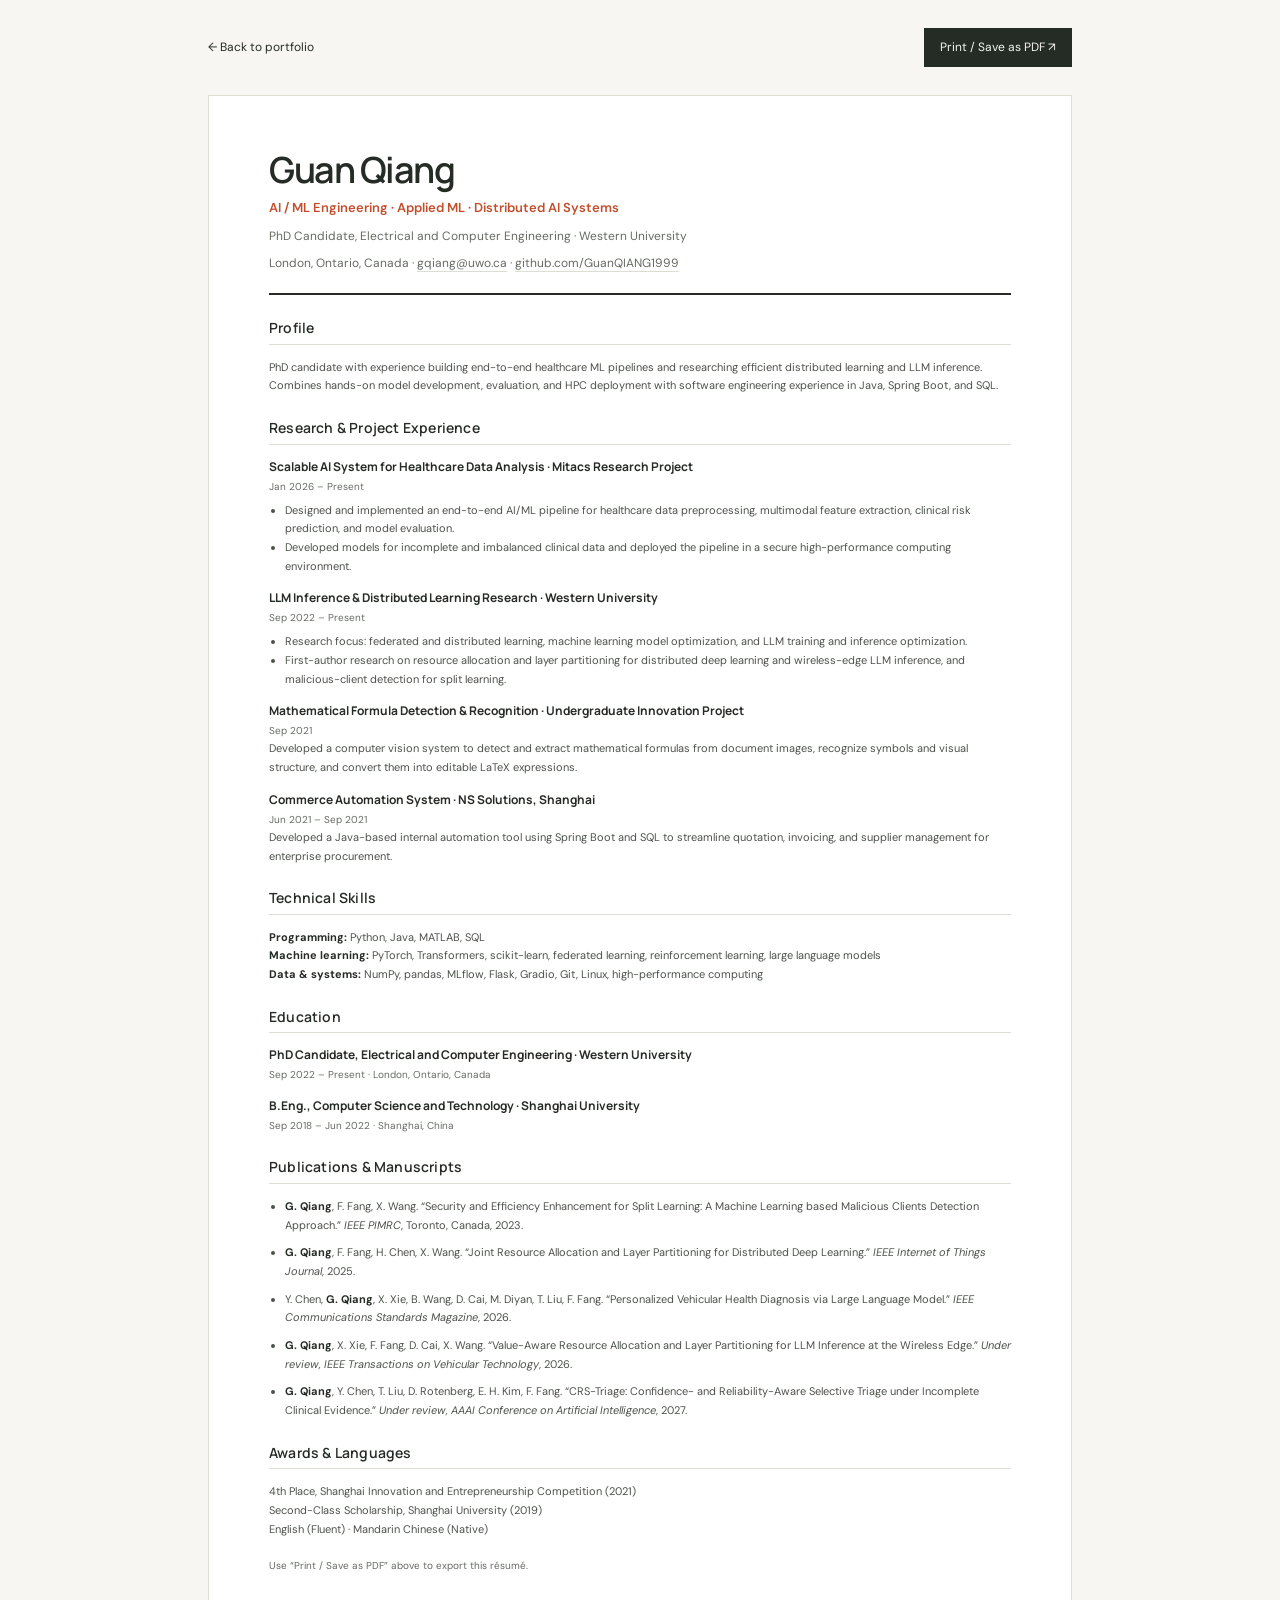
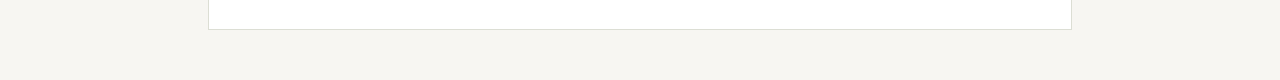
==== resume.html @ 9b99b216 "Build project-focused AI and ML engineering portfolio" ====
<!doctype html>
<html lang="en">
<head>
  <meta charset="utf-8">
  <meta name="viewport" content="width=device-width, initial-scale=1">
  <title>Guan Qiang — Résumé</title>
  <meta name="description" content="Résumé of Guan Qiang, AI/ML engineering candidate and PhD candidate at Western University.">
  <link rel="icon" href="assets/favicon.svg" type="image/svg+xml">
  <link rel="stylesheet" href="styles.css">
  <style>
    .resume-toolbar{max-width:920px;margin:28px auto 0;display:flex;justify-content:space-between;align-items:center;padding-inline:28px;gap:20px}.resume-toolbar button{background:var(--ink);color:var(--paper);padding:10px 16px;font-size:12px}.resume-toolbar>a{font-size:12px}.resume-sheet{max-width:864px;margin:28px auto 50px;background:white;border:1px solid var(--line);padding:55px 60px}.resume-header{border-bottom:2px solid var(--ink);padding-bottom:20px}.resume-header h1{font-size:36px;letter-spacing:-1.5px}.resume-header p{font-size:12px;margin-top:8px;color:var(--muted)}.resume-header a{border-bottom:1px solid var(--line)}.resume-section{margin-top:25px}.resume-section h2{font-size:14px;letter-spacing:.2px;border-bottom:1px solid var(--line);padding-bottom:7px;margin-bottom:13px}.resume-section h3{font-size:12px;letter-spacing:0;font-weight:700;line-height:1.5}.resume-section p,.resume-section li{font-size:11px;line-height:1.7;color:#4c524b}.resume-section ul{padding-left:16px;margin:6px 0}.resume-entry{margin-bottom:14px;break-inside:avoid}.resume-entry time{font-size:10px;color:var(--muted);display:block;margin-top:3px}.resume-section strong{color:var(--ink)}.resume-pubs li{margin-bottom:9px;break-inside:avoid}.resume-header .resume-role{color:var(--accent);font-size:13px;font-weight:600}.resume-note{font-size:10px;color:var(--muted);margin-top:20px}.print-button[hidden]{display:none}@media(max-width:620px){.resume-sheet{margin:20px 15px 35px;padding:30px 24px}.resume-toolbar{padding-inline:20px;margin-top:20px}.resume-header h1{font-size:32px}}@page{size:A4;margin:18mm}@media print{.resume-toolbar,.resume-note{display:none}.resume-sheet{max-width:none;margin:0;padding:0;border:0}.resume-header h1{font-size:27px}.resume-header p{font-size:10px}.resume-section{margin-top:16px}.resume-section h2{font-size:12px;break-after:avoid}.resume-section p,.resume-section li{font-size:9.5px}.resume-entry{margin-bottom:10px}.resume-section h3{font-size:10.5px}.resume-entry time{font-size:9px}a{color:inherit}body{print-color-adjust:exact;-webkit-print-color-adjust:exact}}
  </style>
</head>
<body>
  <div class="resume-toolbar"><a href="index.html">← Back to portfolio</a><button class="print-button" type="button" hidden>Print / Save as PDF ↗</button></div>
  <main class="resume-sheet">
    <header class="resume-header"><h1>Guan Qiang</h1><p class="resume-role">AI / ML Engineering · Applied ML · Distributed AI Systems</p><p>PhD Candidate, Electrical and Computer Engineering · Western University</p><p>London, Ontario, Canada · <a href="mailto:gqiang@uwo.ca">gqiang@uwo.ca</a> · <a href="https://github.com/GuanQIANG1999">github.com/GuanQIANG1999</a></p></header>
    <section class="resume-section"><h2>Profile</h2><p>PhD candidate with experience building end-to-end healthcare ML pipelines and researching efficient distributed learning and LLM inference. Combines hands-on model development, evaluation, and HPC deployment with software engineering experience in Java, Spring Boot, and SQL.</p></section>
    <section class="resume-section"><h2>Research & Project Experience</h2>
      <div class="resume-entry"><h3>Scalable AI System for Healthcare Data Analysis · Mitacs Research Project</h3><time>Jan 2026 – Present</time><ul><li>Designed and implemented an end-to-end AI/ML pipeline for healthcare data preprocessing, multimodal feature extraction, clinical risk prediction, and model evaluation.</li><li>Developed models for incomplete and imbalanced clinical data and deployed the pipeline in a secure high-performance computing environment.</li></ul></div>
      <div class="resume-entry"><h3>LLM Inference & Distributed Learning Research · Western University</h3><time>Sep 2022 – Present</time><ul><li>Research focus: federated and distributed learning, machine learning model optimization, and LLM training and inference optimization.</li><li>First-author research on resource allocation and layer partitioning for distributed deep learning and wireless-edge LLM inference, and malicious-client detection for split learning.</li></ul></div>
      <div class="resume-entry"><h3>Mathematical Formula Detection & Recognition · Undergraduate Innovation Project</h3><time>Sep 2021</time><p>Developed a computer vision system to detect and extract mathematical formulas from document images, recognize symbols and visual structure, and convert them into editable LaTeX expressions.</p></div>
      <div class="resume-entry"><h3>Commerce Automation System · NS Solutions, Shanghai</h3><time>Jun 2021 – Sep 2021</time><p>Developed a Java-based internal automation tool using Spring Boot and SQL to streamline quotation, invoicing, and supplier management for enterprise procurement.</p></div>
    </section>
    <section class="resume-section"><h2>Technical Skills</h2><p><strong>Programming:</strong> Python, Java, MATLAB, SQL</p><p><strong>Machine learning:</strong> PyTorch, Transformers, scikit-learn, federated learning, reinforcement learning, large language models</p><p><strong>Data & systems:</strong> NumPy, pandas, MLflow, Flask, Gradio, Git, Linux, high-performance computing</p></section>
    <section class="resume-section"><h2>Education</h2><div class="resume-entry"><h3>PhD Candidate, Electrical and Computer Engineering · Western University</h3><time>Sep 2022 – Present · London, Ontario, Canada</time></div><div class="resume-entry"><h3>B.Eng., Computer Science and Technology · Shanghai University</h3><time>Sep 2018 – Jun 2022 · Shanghai, China</time></div></section>
    <section class="resume-section"><h2>Publications & Manuscripts</h2><ul class="resume-pubs">
      <li><strong>G. Qiang</strong>, F. Fang, X. Wang. “Security and Efficiency Enhancement for Split Learning: A Machine Learning based Malicious Clients Detection Approach.” <em>IEEE PIMRC</em>, Toronto, Canada, 2023.</li>
      <li><strong>G. Qiang</strong>, F. Fang, H. Chen, X. Wang. “Joint Resource Allocation and Layer Partitioning for Distributed Deep Learning.” <em>IEEE Internet of Things Journal</em>, 2025.</li>
      <li>Y. Chen, <strong>G. Qiang</strong>, X. Xie, B. Wang, D. Cai, M. Diyan, T. Liu, F. Fang. “Personalized Vehicular Health Diagnosis via Large Language Model.” <em>IEEE Communications Standards Magazine</em>, 2026.</li>
      <li><strong>G. Qiang</strong>, X. Xie, F. Fang, D. Cai, X. Wang. “Value-Aware Resource Allocation and Layer Partitioning for LLM Inference at the Wireless Edge.” <em>Under review, IEEE Transactions on Vehicular Technology</em>, 2026.</li>
      <li><strong>G. Qiang</strong>, Y. Chen, T. Liu, D. Rotenberg, E. H. Kim, F. Fang. “CRS-Triage: Confidence- and Reliability-Aware Selective Triage under Incomplete Clinical Evidence.” <em>Under review, AAAI Conference on Artificial Intelligence</em>, 2027.</li>
    </ul></section>
    <section class="resume-section"><h2>Awards & Languages</h2><p>4th Place, Shanghai Innovation and Entrepreneurship Competition (2021)<br>Second-Class Scholarship, Shanghai University (2019)</p><p>English (Fluent) · Mandarin Chinese (Native)</p></section>
    <p class="resume-note">Use “Print / Save as PDF” above to export this résumé.</p>
  </main>
  <script>const printButton=document.querySelector('.print-button');printButton.hidden=false;printButton.addEventListener('click',()=>window.print());</script>
</body>
</html>
---- styles.css ----
@import url('https://fonts.googleapis.com/css2?family=DM+Sans:wght@400;450;500;550;600;650;700&family=Manrope:wght@400;500;600;650;700;750;800&display=swap');

:root{--paper:#f7f6f2;--ink:#252b25;--muted:#656b63;--accent:#c24e2c;--line:#dcded4;--olive:#e8ebdf;--white:#fff;--heading:'Manrope',Arial,sans-serif;--body:'DM Sans',Arial,sans-serif}
*{box-sizing:border-box}
html{scroll-behavior:smooth;scroll-padding-top:100px}
body{margin:0;background:var(--paper);color:var(--ink);font-family:var(--body);font-size:16px;line-height:1.6;-webkit-font-smoothing:antialiased}
::selection{background:#f2c4b3;color:var(--ink)}
a{color:inherit;text-decoration:none}
button{font:inherit;color:inherit;cursor:pointer}
button,a,summary{-webkit-tap-highlight-color:transparent}
button:focus-visible,a:focus-visible,summary:focus-visible{outline:2px solid var(--accent);outline-offset:5px}
button[hidden],[hidden]{display:none!important}
h1,h2,h3,h4,p{margin:0}
h1,h2,h3,h4{font-family:var(--heading);font-weight:650;line-height:1.18}
button{border:0}
.container{width:min(1200px,calc(100% - 112px));margin-inline:auto}
.section-pad{padding-block:112px}
.eyebrow{font-size:11px;font-weight:600;letter-spacing:1.7px;line-height:1.6}
.accent{color:var(--accent)}
.sr-only{position:absolute;width:1px;height:1px;padding:0;margin:-1px;overflow:hidden;clip:rect(0,0,0,0);white-space:nowrap;border:0}
.skip-link{position:fixed;top:-100px;left:20px;z-index:100;background:var(--ink);color:white;padding:12px 20px}
.skip-link:focus{top:12px}
.site-header{height:97px;width:min(1360px,calc(100% - 80px));margin:auto;display:flex;align-items:center;justify-content:space-between;border-bottom:1px solid var(--line);gap:24px}
.wordmark{font-family:var(--heading);font-weight:800;font-size:34px;line-height:1;letter-spacing:-3px}
.wordmark span{color:var(--accent)}
.site-header nav{display:flex;gap:32px;font-size:13px;font-weight:500}
.site-header nav a{position:relative;padding-block:10px}
.site-header nav a::after{content:'';position:absolute;bottom:3px;left:0;width:0;height:1px;background:var(--accent);transition:width .2s}
.site-header nav a:hover::after,.site-header nav a[aria-current]::after{width:100%}
.header-contact{font-size:13px;font-weight:600;display:flex;align-items:center;gap:23px}
.header-contact span{font-size:20px}
.hero{padding-top:40px}
.hero-topline{display:flex;align-items:center;justify-content:space-between;gap:20px}
.availability{display:flex;align-items:center;gap:8px;font-size:11px;color:#4c5948}
.availability i{height:6px;width:6px;border-radius:50%;background:#61814f;box-shadow:0 0 0 4px #e9eddf}
.hero-layout{display:grid;grid-template-columns:1.2fr 1fr;gap:70px;align-items:center;padding:50px 0 57px}
h1{font-size:clamp(49px,5.35vw,76px);font-weight:600;line-height:1.08;letter-spacing:-3.8px}
h1>span{color:var(--accent)}
.hero-description{max-width:490px;font-size:15px;line-height:1.8;color:var(--muted);margin-top:28px}
.hero-actions{display:flex;gap:28px;align-items:center;margin-top:29px}
.button{display:inline-flex;align-items:center;justify-content:space-between;gap:31px;padding:14px 22px;font-size:13px;font-weight:500;transition:background .2s,transform .2s}
.button:hover{transform:translateY(-2px)}
.button-dark{background:var(--ink);color:var(--paper)}
.button-dark:hover{background:#404b3b}
.button span{font-size:19px}
.text-link{display:inline-flex;gap:18px;align-items:center;font-size:13px;font-weight:500;border-bottom:1px solid var(--line);padding-block:4px}
.text-link:hover{border-color:var(--accent);color:var(--accent)}
.hero-caption{font-size:11px;color:var(--muted);margin-top:28px}
.hero-caption span{padding-inline:7px}
.focus-strip{display:flex;align-items:center;justify-content:space-between;gap:20px;padding-block:26px;border-top:1px solid var(--line);font-size:12px}
.focus-strip .focus-label{font-size:10px;letter-spacing:1px;color:var(--muted)}
.system-art{background:#e9ecdf;border:1px solid #d7ddcd;position:relative;min-height:432px;padding:22px 25px;isolation:isolate;transform:rotate(1.5deg)}
.art-header,.art-footer{display:flex;align-items:center;justify-content:space-between;gap:10px;font-size:8px;letter-spacing:1px;font-weight:600;position:relative}
.art-header>span:first-child{display:flex;align-items:center;gap:8px}
.tiny-square{width:6px;height:6px;background:var(--ink)}
.art-grid{position:absolute;inset:55px 0 48px;z-index:-1;background-image:radial-gradient(#bfc7b6 .7px,transparent .7px);background-size:13px 13px;opacity:.65;mask-image:linear-gradient(90deg,transparent,#000 20%,#000 80%,transparent)}
.art-flow{padding-block:30px 18px}
.flow-stage{width:90%;margin:auto}
.stage-label{font-size:8px;letter-spacing:1.3px;font-weight:600;display:flex;align-items:center;gap:10px}
.stage-label>span{color:#68725f;font-size:8px}
.data-stack{display:flex;flex-direction:column;gap:5px;margin-block:13px 10px}
.data-stack>div{display:flex;gap:5px}
.data-stack b{height:9px;background:#85917b;flex:1}
.data-stack b:nth-child(3n){background:#adb6a3}
.data-stack b.missing{background:transparent;border:1px dashed #b0b7a6}
.stage-note{font-size:9px;color:#59634f}
.flow-connector{display:flex;align-items:center;gap:8px;width:70%;margin:11px auto;color:#6e7b62}
.flow-connector>span{flex:1;height:1px;background:#c3cbb8}
.flow-connector i{font-size:15px;font-style:normal;line-height:1}
.model-block{background:var(--ink);color:var(--paper);padding:19px 17px;display:flex;align-items:center;gap:13px;box-shadow:5px 5px 0 #c7cfba}
.model-symbol{font-size:34px;line-height:1;color:#d1d9bf}
.model-block strong{display:block;font-family:var(--heading);font-size:13px;font-weight:500}
.model-block div>span{font-size:9px;color:#bac3b0;display:block;margin-top:4px}
.model-arrow{margin-left:auto;font-size:23px;color:#c1ccb2}
.output-labels{display:flex;gap:7px;margin-top:13px}
.output-labels>span{background:#f6f7f0;border:1px solid #c9d0bd;flex:1;text-align:center;font-size:10px;padding:7px 5px}
.art-footer{margin-top:11px;padding-top:15px;border-top:1px solid #c7cfbc;color:#626c58}
.art-mark{font-family:var(--heading);font-size:17px;letter-spacing:-1.5px;font-weight:800}
.work-section{background:#eeefe8;border-block:1px solid var(--line)}
.section-heading{display:flex;justify-content:space-between;align-items:flex-end;gap:40px;margin-bottom:41px}
h2{font-size:clamp(34px,3.5vw,48px);letter-spacing:-2px;font-weight:600}
.section-heading .eyebrow{margin-bottom:18px;color:var(--muted)}
.section-intro{color:var(--muted);font-size:13px;line-height:1.85;max-width:370px;padding-bottom:3px}
.filters{display:flex;gap:9px;flex-wrap:wrap;margin-bottom:30px}
.filter{background:transparent;padding:8px 15px;border:1px solid #cdd2c4;border-radius:3px;font-size:11px;transition:background .2s}
.filter.active{background:var(--ink);border-color:var(--ink);color:var(--paper)}
.filter:not(.active):hover{background:#dfe4d5}
.filter span{font-size:9px;margin-left:9px;opacity:.65}
.project{background:var(--paper);padding:31px 32px;border:1px solid #d8ddcf;scroll-margin-top:30px}
.project-meta{display:flex;justify-content:space-between;gap:15px;font-size:9px;letter-spacing:1px;line-height:1.7;color:var(--muted)}
.project-meta>span:first-child{font-weight:600;color:#4c5944}
.project-meta>span:last-child{white-space:nowrap;letter-spacing:.2px}
.project h3{font-size:28px;letter-spacing:-1px;font-weight:600;margin-top:24px}
.project-summary{color:var(--muted);font-size:13px;line-height:1.85;margin-top:17px}
.project-value{border-left:2px solid #b4bda5;padding-left:16px;margin-top:23px}
.project-value>span{font-size:8px;font-weight:600;letter-spacing:1.2px;color:#616e53}
.project-value p{font-size:12px;line-height:1.8;margin-top:5px;color:#525d4a}
.tags{display:flex;flex-wrap:wrap;gap:7px;list-style:none;padding:0;margin:24px 0 0}
.tags li{font-size:9px;padding:4px 9px;border:1px solid #d6dbce;color:#56624d;border-radius:2px}
.project details{margin-top:28px;border-top:1px solid var(--line)}
summary{cursor:pointer;display:flex;justify-content:space-between;align-items:center;font-size:11px;font-weight:600;padding-top:17px;list-style:none;gap:20px}
summary::-webkit-details-marker{display:none}
summary span{font-size:19px;line-height:1;font-weight:400;transition:transform .2s}
details[open] summary{color:var(--accent)}
details[open] summary span{transform:rotate(45deg)}
.project-details{padding-top:19px;max-width:650px}
.project-details h4{font-size:11px;font-weight:700;margin-block:15px 8px}
.project-details p,.project-details li{font-size:12px;line-height:1.8;color:var(--muted)}
.project-details ul{padding-left:17px;margin-block:7px 0}
.project-details li+li{margin-top:7px}
.project-featured{display:grid;grid-template-columns:1.35fr 1fr;padding:0;align-items:stretch}
.project-featured .project-content{padding:35px 36px}
.project-featured h3{font-size:32px;letter-spacing:-1.3px}
.clinical-visual{background:#e2e7d7;padding:31px 34px;display:flex;flex-direction:column;border-left:1px solid #d0d8c3;position:relative;align-self:start;height:100%;min-height:500px}
.visual-caption{display:flex;justify-content:space-between;font-size:9px;letter-spacing:1.4px;font-weight:500}
.visual-caption>span:last-child{font-size:18px}
.pipeline-list{padding-block:24px 15px;max-width:310px;width:100%;margin:auto}
.pipeline-list>div{padding:14px 14px 13px 44px;border:1px solid #c0cbb1;background:#eff2e8;position:relative}
.pipeline-list>div>span{position:absolute;left:12px;top:17px;font-size:8px;color:#728163}
.pipeline-list strong{font-family:var(--heading);font-size:12px;font-weight:600;display:block}
.pipeline-list small{font-size:9px;color:#66735b;display:block;margin-top:4px}
.pipeline-list>i{display:block;line-height:1;margin-block:5px;text-align:center;font-style:normal;font-size:14px;color:#869676}
.pipeline-list .pipeline-highlight{background:#35432c;border-color:#35432c;color:#f4f5ef}
.pipeline-highlight small,.pipeline-list .pipeline-highlight>span{color:#c0cdb1}
.visual-footnote{font-size:8px;letter-spacing:.3px;color:#657258;border-top:1px solid #c4cdb7;padding-top:14px}
.project-pair{display:grid;grid-template-columns:1fr 1fr;gap:24px;margin-top:24px;align-items:start}
.mini-diagram{display:flex;gap:24px;align-items:center;justify-content:center;background:#edefe7;border:1px solid #e0e4d7;height:123px;margin-top:25px;font-size:8px;letter-spacing:1.3px;color:#657457}
.mini-diagram>span{font-size:24px;color:#7a896b}
.layer-blocks{display:flex;gap:4px;margin-top:10px}
.layer-blocks i{width:14px;height:31px;background:#768668}
.layer-blocks i:nth-child(even){background:#a8b49a}
.client-nodes{display:flex;flex-direction:column;gap:5px}
.client-nodes i{font-style:normal;border:1px solid #b6c1a9;padding:3px 18px;font-size:8px;background:#f4f5ef}
.server-node{border:1px solid #bac5af;padding:13px 17px;background:#e0e6d6}
.server-node span{display:block;font-size:9px;letter-spacing:0;color:#66745c;margin-top:5px}
.formula-visual,.commerce-visual{height:90px;display:flex;justify-content:center;align-items:center;gap:22px;margin-top:20px;border-block:1px solid #e2e5da}
.formula-visual>span{font-family:Georgia,serif;font-size:32px;font-style:italic}
.formula-visual>i,.commerce-visual>i{color:#7a896b;font-style:normal}
.formula-visual code{font-size:14px;color:#69765b}
.commerce-visual{gap:10px}
.commerce-visual>span{font-size:10px;color:#657457;border:1px solid #cfd7c2;padding:7px 9px}
.expertise-grid{display:grid;grid-template-columns:repeat(3,1fr);gap:44px;margin-top:55px}
.expertise-grid>div{border-top:1px solid var(--line);padding-top:24px}
.expertise-index{font-size:10px;letter-spacing:1px;color:var(--accent)}
.expertise-grid h3{font-size:20px;letter-spacing:-.6px;margin-top:23px}
.expertise-grid p{font-size:13px;line-height:1.85;color:var(--muted);margin-top:16px}
.expertise-proof{display:block;font-size:10px;color:#647357;margin-top:22px}
.toolbox{display:grid;grid-template-columns:160px 1fr;gap:20px;align-items:start;padding-top:42px;margin-top:55px;border-top:1px solid var(--line)}
.toolbox .eyebrow{font-size:9px;padding-top:6px;color:var(--muted)}
.toolbox>div{display:flex;gap:8px;flex-wrap:wrap}
.toolbox span{font-size:11px;border:1px solid var(--line);padding:6px 11px}
.research-section{background:#f0f0eb;border-block:1px solid var(--line)}
.publication-list{list-style:none;padding:0;margin:0}
.publication-list>li{border-top:1px solid #d8ddd0;display:grid;grid-template-columns:145px 1fr;gap:20px;padding:27px 0}
.publication-list>li:last-child{border-bottom:1px solid #d8ddd0}
.publication-year{font-family:var(--heading);font-size:22px;line-height:1.4;letter-spacing:-.7px}
.pub-status{display:block;width:max-content;font-family:var(--body);font-size:8px;letter-spacing:.2px;color:#526747;background:#e2e8d9;border:1px solid #d1dcc5;border-radius:2px;padding:2px 6px;margin-top:9px}
.pub-status.review{color:#835c36;background:#efe8dc;border-color:#e2d5c0}
.publication-list h3{font-family:var(--body);font-size:16px;font-weight:500;letter-spacing:-.15px;line-height:1.55;max-width:840px}
.publication-list p{font-size:11px;color:var(--muted);margin-top:9px}
.publication-list strong{font-weight:600;color:#3b4735}
.publication-venue{display:block;font-size:10px;color:#66745c;margin-top:6px}
.about-section{display:grid;grid-template-columns:1fr .85fr;gap:110px}
.about-intro .eyebrow{color:var(--muted);margin-bottom:18px}
.about-lead{font-family:var(--heading);font-size:23px;letter-spacing:-.5px;line-height:1.4;margin-top:26px}
.about-intro>p:not(.eyebrow):not(.about-lead){font-size:13px;line-height:1.9;color:var(--muted);margin-top:18px}
.about-links{display:flex;gap:28px;margin-top:26px}
.about-background{padding-top:5px}
.about-background>h3,.about-note h3{font-size:13px;letter-spacing:-.1px;font-weight:600}
.education{margin-top:25px;padding-top:24px;border-top:1px solid var(--line)}
.education>span{font-size:9px;letter-spacing:1px;color:var(--muted)}
.education h4{font-size:15px;font-weight:500;margin-top:10px;line-height:1.5;max-width:310px}
.education p{font-size:11px;color:var(--muted);margin-top:6px}
.about-note{margin-top:32px;padding-top:26px;border-top:1px solid var(--line)}
.about-note>p{font-size:11px;line-height:1.8;color:var(--muted);margin-top:14px}
.about-note .languages{font-size:10px;margin-top:23px;color:#626e58}
.contact-section{background:var(--ink);color:var(--paper);padding-block:78px}
.contact-inner{display:flex;justify-content:space-between;align-items:center;gap:50px}
.contact-inner .eyebrow{color:#b6c1ac;font-size:9px;letter-spacing:1.4px;margin-bottom:22px}
.contact-inner h2{font-size:clamp(37px,4vw,54px);letter-spacing:-2px;font-weight:500}
.contact-inner h2>span{color:#ed906e}
.contact-inner>div>p:last-child{color:#bcc4b5;font-size:12px;margin-top:22px}
.contact-actions{display:flex;flex-direction:column;align-items:flex-start;padding-top:28px}
.contact-email{font-family:var(--heading);display:flex;gap:35px;align-items:center;font-size:25px;letter-spacing:-.7px;padding-block:10px;border-bottom:1px solid #626b59}
.contact-email:hover{color:#efac93}
.contact-email span{font-size:32px;font-weight:400}
.copy-email{background:none;color:#c0c9b7;font-size:10px;display:flex;gap:14px;align-items:center;padding:0;margin-top:17px}
.copy-email:hover{color:#fff}
.copy-status{font-size:10px;color:#d5dfcc;min-height:17px;margin-top:6px;max-width:300px}
.site-footer{padding-block:29px;display:flex;align-items:center;justify-content:space-between;gap:20px}
.site-footer .wordmark{font-size:26px;letter-spacing:-2px}
.site-footer>span{font-size:9px;color:var(--muted)}
.site-footer>span:last-child{display:flex;gap:22px}
.site-footer a:hover{color:var(--accent)}

@media(min-width:1500px){.hero-layout{padding-block:67px 75px}.hero-topline{padding-top:8px}.system-art{min-height:460px}.art-flow{padding-block:40px 28px}}
@media(max-width:1100px){.container{width:calc(100% - 72px)}.hero-layout{gap:40px}h1{font-size:58px;letter-spacing:-3px}.system-art{padding-inline:19px;min-height:410px}.model-block{padding-inline:12px;gap:9px}.model-block strong{font-size:11px}.model-block div>span{font-size:8px}.model-symbol{font-size:29px}.section-pad{padding-block:85px}.project-featured h3{font-size:28px}.project h3{font-size:26px}.project{padding:26px}.project-featured .project-content{padding:29px}.clinical-visual{padding-inline:23px}.about-section{gap:65px}.contact-email{font-size:22px;gap:20px}.expertise-grid{gap:28px}}
@media(max-width:800px){.container{width:calc(100% - 48px)}.site-header{width:calc(100% - 48px);height:82px}.site-header nav{gap:23px;font-size:12px}.header-contact{font-size:12px;gap:12px}.hero{padding-top:27px}.hero-topline .eyebrow{font-size:9px;letter-spacing:1px}.availability{font-size:10px}.hero-layout{gap:26px;padding-top:40px;grid-template-columns:1.1fr 1fr}h1{font-size:46px;letter-spacing:-2.6px}.hero-description{font-size:12px;margin-top:22px}.hero-actions{gap:17px;margin-top:23px}.button{font-size:11px;padding:11px 14px;gap:18px}.text-link{font-size:11px;gap:10px}.hero-caption{font-size:9px;margin-top:21px}.system-art{min-height:365px;padding:17px 14px}.art-header{font-size:6px;letter-spacing:.6px}.art-flow{padding-block:22px 10px}.stage-label{font-size:6px;letter-spacing:1px}.data-stack b{height:8px}.stage-note{font-size:7px}.model-block{padding:17px 11px;gap:9px}.model-symbol{font-size:23px}.model-block strong{font-size:9px}.model-block div>span{font-size:6px}.model-arrow{font-size:17px}.output-labels{gap:4px}.output-labels>span{font-size:8px;padding:6px 2px}.art-footer{font-size:6px;padding-top:11px}.focus-strip{gap:14px;font-size:10px}.focus-strip .focus-label{font-size:8px;max-width:100px}.section-heading{gap:25px}.section-intro{font-size:11px;max-width:280px}h2{font-size:37px}.project-featured{grid-template-columns:1.2fr 1fr}.project-featured .project-content{padding:25px}.project-featured h3{font-size:25px}.project-meta{font-size:8px;letter-spacing:.5px;flex-wrap:wrap;gap:5px 10px}.project-summary{font-size:12px}.project-value p{font-size:11px}.clinical-visual{min-height:480px;padding:25px 18px}.project h3{font-size:24px}.project-pair{gap:18px;margin-top:18px}.project{padding:24px}.mini-diagram{gap:16px}.layer-blocks i{width:11px}.formula-visual{gap:15px}.formula-visual code{font-size:11px}.commerce-visual{gap:6px}.commerce-visual>span{font-size:8px;padding:6px}.expertise-grid{gap:25px}.expertise-grid h3{font-size:18px}.expertise-grid p{font-size:12px}.toolbox{grid-template-columns:120px 1fr}.publication-list>li{grid-template-columns:115px 1fr}.publication-list h3{font-size:14px}.about-section{gap:40px}.about-lead{font-size:21px}.contact-inner{gap:30px}.contact-email{font-size:19px;gap:14px}.contact-email span{font-size:25px}.contact-inner h2{font-size:41px}.site-footer>span{font-size:8px}.site-footer>span:last-child{gap:10px}}
@media(max-width:620px){html{scroll-padding-top:25px}.container{width:calc(100% - 40px)}.section-pad{padding-block:66px}.site-header{width:calc(100% - 40px);height:76px;gap:14px}.wordmark{font-size:32px}.site-header nav{gap:16px;font-size:11px}.site-header nav a:nth-child(2){display:none}.header-contact{font-size:11px;gap:9px}.hero-topline{align-items:flex-start;gap:10px}.hero-topline .eyebrow{max-width:160px;line-height:1.6;font-size:8px}.availability{font-size:9px;white-space:nowrap;padding-top:1px}.availability i{width:5px;height:5px;box-shadow:0 0 0 3px #e9eddf}.hero-layout{grid-template-columns:1fr;gap:38px;padding-block:32px 33px}h1{font-size:clamp(46px,11vw,66px);letter-spacing:-2.8px;line-height:1.1}.hero-description{font-size:14px;line-height:1.8;max-width:450px;margin-top:23px}.hero-actions{gap:27px;margin-top:25px}.button{font-size:12px;padding:13px 18px;gap:30px}.text-link{font-size:12px;gap:14px}.hero-caption{font-size:10px;margin-top:23px}.system-art{min-height:395px;max-width:440px;width:calc(100% - 8px);margin-inline:auto;transform:rotate(1deg);padding:20px 23px}.art-header{font-size:8px;letter-spacing:.8px}.art-flow{padding-block:26px 13px}.stage-label{font-size:8px}.data-stack b{height:9px}.stage-note{font-size:9px}.model-block{padding:18px 14px;gap:14px}.model-symbol{font-size:31px}.model-block strong{font-size:12px}.model-block div>span{font-size:8px}.model-arrow{font-size:23px}.output-labels{gap:7px}.output-labels>span{font-size:9px;padding:7px 4px}.art-footer{font-size:7px;padding-top:14px}.focus-strip{display:grid;grid-template-columns:1fr 1fr;gap:15px 10px;padding-block:24px;font-size:10px}.focus-strip .focus-label{max-width:130px;font-size:8px}.section-heading{display:block;margin-bottom:30px}.section-heading .eyebrow{margin-bottom:14px}h2{font-size:37px;letter-spacing:-1.7px}.section-intro{font-size:12px;margin-top:21px;max-width:100%}.section-intro br{display:none}.filters{gap:7px;margin-bottom:24px}.filter{font-size:10px;padding:7px 11px}.filter span{margin-left:5px}.project-featured{grid-template-columns:1fr}.project-featured .project-content{padding:27px 24px}.project-meta{font-size:8px;gap:7px}.project-featured h3{font-size:27px;letter-spacing:-1px}.project h3{font-size:26px}.project-summary{font-size:12px;margin-top:16px}.project-value{margin-top:20px}.project-value p{font-size:12px}.clinical-visual{border-left:0;border-top:1px solid #d0d8c3;min-height:440px;padding:24px 29px}.pipeline-list{max-width:100%;padding-block:23px}.pipeline-list>div{padding-top:11px;padding-bottom:11px}.visual-caption{font-size:8px}.pipeline-list strong{font-size:12px}.pipeline-list small{font-size:9px}.visual-footnote{font-size:8px}.project-pair{grid-template-columns:1fr;gap:18px;margin-top:18px}.project{padding:27px 24px}.mini-diagram{height:120px;gap:30px;font-size:8px}.layer-blocks i{width:15px}.formula-visual{gap:22px}.formula-visual code{font-size:14px}.commerce-visual{gap:10px}.commerce-visual>span{font-size:10px;padding:7px 9px}.expertise-grid{grid-template-columns:1fr;gap:30px;margin-top:35px}.expertise-grid>div{padding-top:19px}.expertise-grid h3{font-size:23px;margin-top:16px}.expertise-grid p{font-size:13px;margin-top:11px;max-width:430px}.expertise-proof{margin-top:16px;font-size:10px}.toolbox{grid-template-columns:1fr;gap:17px;padding-top:28px;margin-top:35px}.toolbox span{font-size:10px;padding:5px 9px}.publication-list>li{grid-template-columns:1fr;gap:13px;padding-block:24px}.publication-year{display:flex;gap:12px;align-items:center;font-size:19px}.pub-status{margin-top:0;font-size:8px}.publication-list h3{font-size:14px}.publication-list p{font-size:10px;line-height:1.8}.publication-venue{font-size:10px}.about-section{grid-template-columns:1fr;gap:43px}.about-lead{font-size:23px}.about-intro>p:not(.eyebrow):not(.about-lead){font-size:13px}.about-background>h3,.about-note h3{font-size:13px}.education h4{max-width:100%;font-size:15px}.contact-section{padding-block:57px}.contact-inner{flex-direction:column;align-items:flex-start;gap:27px}.contact-inner h2{font-size:43px}.contact-inner .eyebrow{font-size:8px;margin-bottom:18px}.contact-actions{padding-top:0;width:100%}.contact-email{font-size:25px;gap:30px}.contact-email span{font-size:30px}.copy-email{font-size:10px;margin-top:15px}.site-footer{padding-block:27px;flex-wrap:wrap;gap:20px}.site-footer>span{font-size:9px}.site-footer>span:last-child{width:100%;justify-content:space-between;padding-top:17px;border-top:1px solid var(--line)}}
@media(prefers-reduced-motion:reduce){html{scroll-behavior:auto}*,*::before,*::after{transition:none!important;animation:none!important}}
@media print{.site-header,.hero-actions,.filters,.system-art,.clinical-visual,.mini-diagram,.contact-section,.site-footer,.copy-email{display:none!important}.container{width:100%}.section-pad{padding:24px 0}body{background:white;font-size:11px}.hero-layout{display:block;padding-block:20px}h1{font-size:36px}h2{font-size:24px}.project-pair,.project-featured,.about-section{display:block}.project{margin-bottom:16px;break-inside:avoid}.project-content{padding:0!important}.project details{display:none}.work-section,.research-section{background:white}.publication-list>li{break-inside:avoid}}
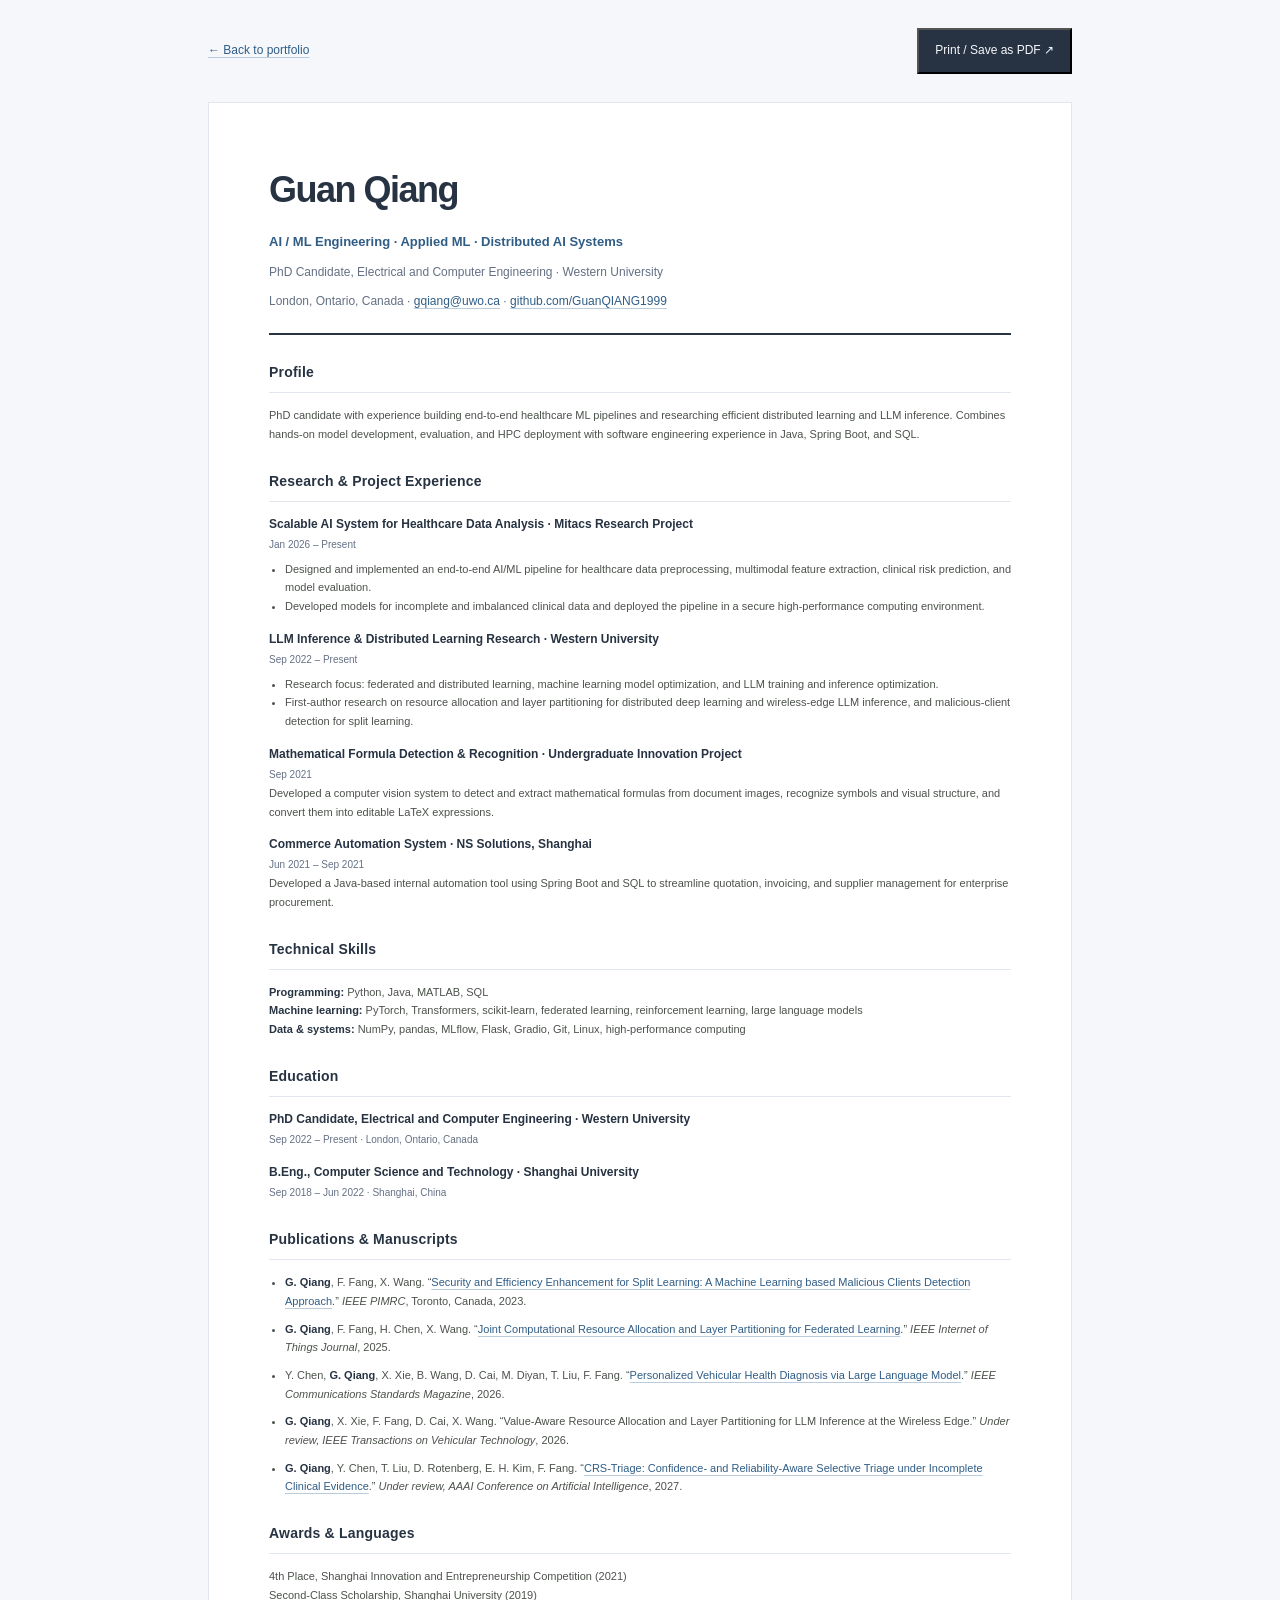
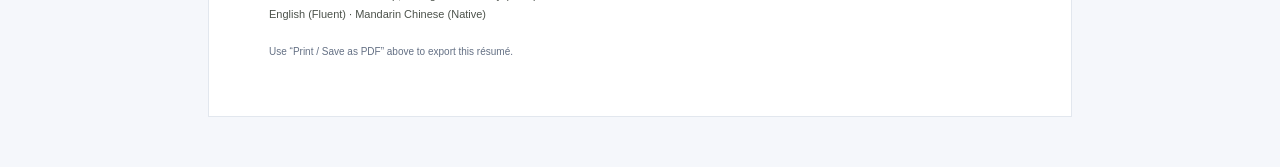
==== commit 9c79ad4d: "Improve widescreen layout and add verified publication links" ====
--- a/resume.html
+++ b/resume.html
@@ -6,7 +6,7 @@
   <title>Guan Qiang — Résumé</title>
   <meta name="description" content="Résumé of Guan Qiang, AI/ML engineering candidate and PhD candidate at Western University.">
   <link rel="icon" href="assets/favicon.svg" type="image/svg+xml">
-  <link rel="stylesheet" href="styles.css">
+  <link rel="stylesheet" href="styles.css?v=wide-1">
   <style>
     .resume-toolbar{max-width:920px;margin:28px auto 0;display:flex;justify-content:space-between;align-items:center;padding-inline:28px;gap:20px}.resume-toolbar button{background:var(--ink);color:var(--paper);padding:10px 16px;font-size:12px}.resume-toolbar>a{font-size:12px}.resume-sheet{max-width:864px;margin:28px auto 50px;background:white;border:1px solid var(--line);padding:55px 60px}.resume-header{border-bottom:2px solid var(--ink);padding-bottom:20px}.resume-header h1{font-size:36px;letter-spacing:-1.5px}.resume-header p{font-size:12px;margin-top:8px;color:var(--muted)}.resume-header a{border-bottom:1px solid var(--line)}.resume-section{margin-top:25px}.resume-section h2{font-size:14px;letter-spacing:.2px;border-bottom:1px solid var(--line);padding-bottom:7px;margin-bottom:13px}.resume-section h3{font-size:12px;letter-spacing:0;font-weight:700;line-height:1.5}.resume-section p,.resume-section li{font-size:11px;line-height:1.7;color:#4c524b}.resume-section ul{padding-left:16px;margin:6px 0}.resume-entry{margin-bottom:14px;break-inside:avoid}.resume-entry time{font-size:10px;color:var(--muted);display:block;margin-top:3px}.resume-section strong{color:var(--ink)}.resume-pubs li{margin-bottom:9px;break-inside:avoid}.resume-header .resume-role{color:var(--accent);font-size:13px;font-weight:600}.resume-note{font-size:10px;color:var(--muted);margin-top:20px}.print-button[hidden]{display:none}@media(max-width:620px){.resume-sheet{margin:20px 15px 35px;padding:30px 24px}.resume-toolbar{padding-inline:20px;margin-top:20px}.resume-header h1{font-size:32px}}@page{size:A4;margin:18mm}@media print{.resume-toolbar,.resume-note{display:none}.resume-sheet{max-width:none;margin:0;padding:0;border:0}.resume-header h1{font-size:27px}.resume-header p{font-size:10px}.resume-section{margin-top:16px}.resume-section h2{font-size:12px;break-after:avoid}.resume-section p,.resume-section li{font-size:9.5px}.resume-entry{margin-bottom:10px}.resume-section h3{font-size:10.5px}.resume-entry time{font-size:9px}a{color:inherit}body{print-color-adjust:exact;-webkit-print-color-adjust:exact}}
   </style>
@@ -25,11 +25,11 @@
     <section class="resume-section"><h2>Technical Skills</h2><p><strong>Programming:</strong> Python, Java, MATLAB, SQL</p><p><strong>Machine learning:</strong> PyTorch, Transformers, scikit-learn, federated learning, reinforcement learning, large language models</p><p><strong>Data & systems:</strong> NumPy, pandas, MLflow, Flask, Gradio, Git, Linux, high-performance computing</p></section>
     <section class="resume-section"><h2>Education</h2><div class="resume-entry"><h3>PhD Candidate, Electrical and Computer Engineering · Western University</h3><time>Sep 2022 – Present · London, Ontario, Canada</time></div><div class="resume-entry"><h3>B.Eng., Computer Science and Technology · Shanghai University</h3><time>Sep 2018 – Jun 2022 · Shanghai, China</time></div></section>
     <section class="resume-section"><h2>Publications & Manuscripts</h2><ul class="resume-pubs">
-      <li><strong>G. Qiang</strong>, F. Fang, X. Wang. “Security and Efficiency Enhancement for Split Learning: A Machine Learning based Malicious Clients Detection Approach.” <em>IEEE PIMRC</em>, Toronto, Canada, 2023.</li>
-      <li><strong>G. Qiang</strong>, F. Fang, H. Chen, X. Wang. “Joint Resource Allocation and Layer Partitioning for Distributed Deep Learning.” <em>IEEE Internet of Things Journal</em>, 2025.</li>
-      <li>Y. Chen, <strong>G. Qiang</strong>, X. Xie, B. Wang, D. Cai, M. Diyan, T. Liu, F. Fang. “Personalized Vehicular Health Diagnosis via Large Language Model.” <em>IEEE Communications Standards Magazine</em>, 2026.</li>
+      <li><strong>G. Qiang</strong>, F. Fang, X. Wang. “<a href="https://doi.org/10.1109/PIMRC56721.2023.10293879">Security and Efficiency Enhancement for Split Learning: A Machine Learning based Malicious Clients Detection Approach</a>.” <em>IEEE PIMRC</em>, Toronto, Canada, 2023.</li>
+      <li><strong>G. Qiang</strong>, F. Fang, H. Chen, X. Wang. “<a href="https://doi.org/10.1109/JIOT.2025.3592155">Joint Computational Resource Allocation and Layer Partitioning for Federated Learning</a>.” <em>IEEE Internet of Things Journal</em>, 2025.</li>
+      <li>Y. Chen, <strong>G. Qiang</strong>, X. Xie, B. Wang, D. Cai, M. Diyan, T. Liu, F. Fang. “<a href="https://doi.org/10.1109/MCOMSTD.2026.3674904">Personalized Vehicular Health Diagnosis via Large Language Model</a>.” <em>IEEE Communications Standards Magazine</em>, 2026.</li>
       <li><strong>G. Qiang</strong>, X. Xie, F. Fang, D. Cai, X. Wang. “Value-Aware Resource Allocation and Layer Partitioning for LLM Inference at the Wireless Edge.” <em>Under review, IEEE Transactions on Vehicular Technology</em>, 2026.</li>
-      <li><strong>G. Qiang</strong>, Y. Chen, T. Liu, D. Rotenberg, E. H. Kim, F. Fang. “CRS-Triage: Confidence- and Reliability-Aware Selective Triage under Incomplete Clinical Evidence.” <em>Under review, AAAI Conference on Artificial Intelligence</em>, 2027.</li>
+      <li><strong>G. Qiang</strong>, Y. Chen, T. Liu, D. Rotenberg, E. H. Kim, F. Fang. “<a href="https://arxiv.org/abs/2608.03862">CRS-Triage: Confidence- and Reliability-Aware Selective Triage under Incomplete Clinical Evidence</a>.” <em>Under review, AAAI Conference on Artificial Intelligence</em>, 2027.</li>
     </ul></section>
     <section class="resume-section"><h2>Awards & Languages</h2><p>4th Place, Shanghai Innovation and Entrepreneurship Competition (2021)<br>Second-Class Scholarship, Shanghai University (2019)</p><p>English (Fluent) · Mandarin Chinese (Native)</p></section>
     <p class="resume-note">Use “Print / Save as PDF” above to export this résumé.</p>
--- a/styles.css
+++ b/styles.css
@@ -1,201 +1,212 @@
-@import url('https://fonts.googleapis.com/css2?family=DM+Sans:wght@400;450;500;550;600;650;700&family=Manrope:wght@400;500;600;650;700;750;800&display=swap');
-
-:root{--paper:#f7f6f2;--ink:#252b25;--muted:#656b63;--accent:#c24e2c;--line:#dcded4;--olive:#e8ebdf;--white:#fff;--heading:'Manrope',Arial,sans-serif;--body:'DM Sans',Arial,sans-serif}
-*{box-sizing:border-box}
-html{scroll-behavior:smooth;scroll-padding-top:100px}
-body{margin:0;background:var(--paper);color:var(--ink);font-family:var(--body);font-size:16px;line-height:1.6;-webkit-font-smoothing:antialiased}
-::selection{background:#f2c4b3;color:var(--ink)}
-a{color:inherit;text-decoration:none}
-button{font:inherit;color:inherit;cursor:pointer}
-button,a,summary{-webkit-tap-highlight-color:transparent}
-button:focus-visible,a:focus-visible,summary:focus-visible{outline:2px solid var(--accent);outline-offset:5px}
-button[hidden],[hidden]{display:none!important}
-h1,h2,h3,h4,p{margin:0}
-h1,h2,h3,h4{font-family:var(--heading);font-weight:650;line-height:1.18}
-button{border:0}
-.container{width:min(1200px,calc(100% - 112px));margin-inline:auto}
-.section-pad{padding-block:112px}
-.eyebrow{font-size:11px;font-weight:600;letter-spacing:1.7px;line-height:1.6}
-.accent{color:var(--accent)}
-.sr-only{position:absolute;width:1px;height:1px;padding:0;margin:-1px;overflow:hidden;clip:rect(0,0,0,0);white-space:nowrap;border:0}
-.skip-link{position:fixed;top:-100px;left:20px;z-index:100;background:var(--ink);color:white;padding:12px 20px}
-.skip-link:focus{top:12px}
-.site-header{height:97px;width:min(1360px,calc(100% - 80px));margin:auto;display:flex;align-items:center;justify-content:space-between;border-bottom:1px solid var(--line);gap:24px}
-.wordmark{font-family:var(--heading);font-weight:800;font-size:34px;line-height:1;letter-spacing:-3px}
-.wordmark span{color:var(--accent)}
-.site-header nav{display:flex;gap:32px;font-size:13px;font-weight:500}
-.site-header nav a{position:relative;padding-block:10px}
-.site-header nav a::after{content:'';position:absolute;bottom:3px;left:0;width:0;height:1px;background:var(--accent);transition:width .2s}
-.site-header nav a:hover::after,.site-header nav a[aria-current]::after{width:100%}
-.header-contact{font-size:13px;font-weight:600;display:flex;align-items:center;gap:23px}
-.header-contact span{font-size:20px}
-.hero{padding-top:40px}
-.hero-topline{display:flex;align-items:center;justify-content:space-between;gap:20px}
-.availability{display:flex;align-items:center;gap:8px;font-size:11px;color:#4c5948}
-.availability i{height:6px;width:6px;border-radius:50%;background:#61814f;box-shadow:0 0 0 4px #e9eddf}
-.hero-layout{display:grid;grid-template-columns:1.2fr 1fr;gap:70px;align-items:center;padding:50px 0 57px}
-h1{font-size:clamp(49px,5.35vw,76px);font-weight:600;line-height:1.08;letter-spacing:-3.8px}
-h1>span{color:var(--accent)}
-.hero-description{max-width:490px;font-size:15px;line-height:1.8;color:var(--muted);margin-top:28px}
-.hero-actions{display:flex;gap:28px;align-items:center;margin-top:29px}
-.button{display:inline-flex;align-items:center;justify-content:space-between;gap:31px;padding:14px 22px;font-size:13px;font-weight:500;transition:background .2s,transform .2s}
-.button:hover{transform:translateY(-2px)}
-.button-dark{background:var(--ink);color:var(--paper)}
-.button-dark:hover{background:#404b3b}
-.button span{font-size:19px}
-.text-link{display:inline-flex;gap:18px;align-items:center;font-size:13px;font-weight:500;border-bottom:1px solid var(--line);padding-block:4px}
-.text-link:hover{border-color:var(--accent);color:var(--accent)}
-.hero-caption{font-size:11px;color:var(--muted);margin-top:28px}
-.hero-caption span{padding-inline:7px}
-.focus-strip{display:flex;align-items:center;justify-content:space-between;gap:20px;padding-block:26px;border-top:1px solid var(--line);font-size:12px}
-.focus-strip .focus-label{font-size:10px;letter-spacing:1px;color:var(--muted)}
-.system-art{background:#e9ecdf;border:1px solid #d7ddcd;position:relative;min-height:432px;padding:22px 25px;isolation:isolate;transform:rotate(1.5deg)}
-.art-header,.art-footer{display:flex;align-items:center;justify-content:space-between;gap:10px;font-size:8px;letter-spacing:1px;font-weight:600;position:relative}
-.art-header>span:first-child{display:flex;align-items:center;gap:8px}
-.tiny-square{width:6px;height:6px;background:var(--ink)}
-.art-grid{position:absolute;inset:55px 0 48px;z-index:-1;background-image:radial-gradient(#bfc7b6 .7px,transparent .7px);background-size:13px 13px;opacity:.65;mask-image:linear-gradient(90deg,transparent,#000 20%,#000 80%,transparent)}
-.art-flow{padding-block:30px 18px}
-.flow-stage{width:90%;margin:auto}
-.stage-label{font-size:8px;letter-spacing:1.3px;font-weight:600;display:flex;align-items:center;gap:10px}
-.stage-label>span{color:#68725f;font-size:8px}
-.data-stack{display:flex;flex-direction:column;gap:5px;margin-block:13px 10px}
-.data-stack>div{display:flex;gap:5px}
-.data-stack b{height:9px;background:#85917b;flex:1}
-.data-stack b:nth-child(3n){background:#adb6a3}
-.data-stack b.missing{background:transparent;border:1px dashed #b0b7a6}
-.stage-note{font-size:9px;color:#59634f}
-.flow-connector{display:flex;align-items:center;gap:8px;width:70%;margin:11px auto;color:#6e7b62}
-.flow-connector>span{flex:1;height:1px;background:#c3cbb8}
-.flow-connector i{font-size:15px;font-style:normal;line-height:1}
-.model-block{background:var(--ink);color:var(--paper);padding:19px 17px;display:flex;align-items:center;gap:13px;box-shadow:5px 5px 0 #c7cfba}
-.model-symbol{font-size:34px;line-height:1;color:#d1d9bf}
-.model-block strong{display:block;font-family:var(--heading);font-size:13px;font-weight:500}
-.model-block div>span{font-size:9px;color:#bac3b0;display:block;margin-top:4px}
-.model-arrow{margin-left:auto;font-size:23px;color:#c1ccb2}
-.output-labels{display:flex;gap:7px;margin-top:13px}
-.output-labels>span{background:#f6f7f0;border:1px solid #c9d0bd;flex:1;text-align:center;font-size:10px;padding:7px 5px}
-.art-footer{margin-top:11px;padding-top:15px;border-top:1px solid #c7cfbc;color:#626c58}
-.art-mark{font-family:var(--heading);font-size:17px;letter-spacing:-1.5px;font-weight:800}
-.work-section{background:#eeefe8;border-block:1px solid var(--line)}
-.section-heading{display:flex;justify-content:space-between;align-items:flex-end;gap:40px;margin-bottom:41px}
-h2{font-size:clamp(34px,3.5vw,48px);letter-spacing:-2px;font-weight:600}
-.section-heading .eyebrow{margin-bottom:18px;color:var(--muted)}
-.section-intro{color:var(--muted);font-size:13px;line-height:1.85;max-width:370px;padding-bottom:3px}
-.filters{display:flex;gap:9px;flex-wrap:wrap;margin-bottom:30px}
-.filter{background:transparent;padding:8px 15px;border:1px solid #cdd2c4;border-radius:3px;font-size:11px;transition:background .2s}
-.filter.active{background:var(--ink);border-color:var(--ink);color:var(--paper)}
-.filter:not(.active):hover{background:#dfe4d5}
-.filter span{font-size:9px;margin-left:9px;opacity:.65}
-.project{background:var(--paper);padding:31px 32px;border:1px solid #d8ddcf;scroll-margin-top:30px}
-.project-meta{display:flex;justify-content:space-between;gap:15px;font-size:9px;letter-spacing:1px;line-height:1.7;color:var(--muted)}
-.project-meta>span:first-child{font-weight:600;color:#4c5944}
-.project-meta>span:last-child{white-space:nowrap;letter-spacing:.2px}
-.project h3{font-size:28px;letter-spacing:-1px;font-weight:600;margin-top:24px}
-.project-summary{color:var(--muted);font-size:13px;line-height:1.85;margin-top:17px}
-.project-value{border-left:2px solid #b4bda5;padding-left:16px;margin-top:23px}
-.project-value>span{font-size:8px;font-weight:600;letter-spacing:1.2px;color:#616e53}
-.project-value p{font-size:12px;line-height:1.8;margin-top:5px;color:#525d4a}
-.tags{display:flex;flex-wrap:wrap;gap:7px;list-style:none;padding:0;margin:24px 0 0}
-.tags li{font-size:9px;padding:4px 9px;border:1px solid #d6dbce;color:#56624d;border-radius:2px}
-.project details{margin-top:28px;border-top:1px solid var(--line)}
-summary{cursor:pointer;display:flex;justify-content:space-between;align-items:center;font-size:11px;font-weight:600;padding-top:17px;list-style:none;gap:20px}
-summary::-webkit-details-marker{display:none}
-summary span{font-size:19px;line-height:1;font-weight:400;transition:transform .2s}
-details[open] summary{color:var(--accent)}
-details[open] summary span{transform:rotate(45deg)}
-.project-details{padding-top:19px;max-width:650px}
-.project-details h4{font-size:11px;font-weight:700;margin-block:15px 8px}
-.project-details p,.project-details li{font-size:12px;line-height:1.8;color:var(--muted)}
-.project-details ul{padding-left:17px;margin-block:7px 0}
-.project-details li+li{margin-top:7px}
-.project-featured{display:grid;grid-template-columns:1.35fr 1fr;padding:0;align-items:stretch}
-.project-featured .project-content{padding:35px 36px}
-.project-featured h3{font-size:32px;letter-spacing:-1.3px}
-.clinical-visual{background:#e2e7d7;padding:31px 34px;display:flex;flex-direction:column;border-left:1px solid #d0d8c3;position:relative;align-self:start;height:100%;min-height:500px}
-.visual-caption{display:flex;justify-content:space-between;font-size:9px;letter-spacing:1.4px;font-weight:500}
-.visual-caption>span:last-child{font-size:18px}
-.pipeline-list{padding-block:24px 15px;max-width:310px;width:100%;margin:auto}
-.pipeline-list>div{padding:14px 14px 13px 44px;border:1px solid #c0cbb1;background:#eff2e8;position:relative}
-.pipeline-list>div>span{position:absolute;left:12px;top:17px;font-size:8px;color:#728163}
-.pipeline-list strong{font-family:var(--heading);font-size:12px;font-weight:600;display:block}
-.pipeline-list small{font-size:9px;color:#66735b;display:block;margin-top:4px}
-.pipeline-list>i{display:block;line-height:1;margin-block:5px;text-align:center;font-style:normal;font-size:14px;color:#869676}
-.pipeline-list .pipeline-highlight{background:#35432c;border-color:#35432c;color:#f4f5ef}
-.pipeline-highlight small,.pipeline-list .pipeline-highlight>span{color:#c0cdb1}
-.visual-footnote{font-size:8px;letter-spacing:.3px;color:#657258;border-top:1px solid #c4cdb7;padding-top:14px}
-.project-pair{display:grid;grid-template-columns:1fr 1fr;gap:24px;margin-top:24px;align-items:start}
-.mini-diagram{display:flex;gap:24px;align-items:center;justify-content:center;background:#edefe7;border:1px solid #e0e4d7;height:123px;margin-top:25px;font-size:8px;letter-spacing:1.3px;color:#657457}
-.mini-diagram>span{font-size:24px;color:#7a896b}
-.layer-blocks{display:flex;gap:4px;margin-top:10px}
-.layer-blocks i{width:14px;height:31px;background:#768668}
-.layer-blocks i:nth-child(even){background:#a8b49a}
-.client-nodes{display:flex;flex-direction:column;gap:5px}
-.client-nodes i{font-style:normal;border:1px solid #b6c1a9;padding:3px 18px;font-size:8px;background:#f4f5ef}
-.server-node{border:1px solid #bac5af;padding:13px 17px;background:#e0e6d6}
-.server-node span{display:block;font-size:9px;letter-spacing:0;color:#66745c;margin-top:5px}
-.formula-visual,.commerce-visual{height:90px;display:flex;justify-content:center;align-items:center;gap:22px;margin-top:20px;border-block:1px solid #e2e5da}
-.formula-visual>span{font-family:Georgia,serif;font-size:32px;font-style:italic}
-.formula-visual>i,.commerce-visual>i{color:#7a896b;font-style:normal}
-.formula-visual code{font-size:14px;color:#69765b}
-.commerce-visual{gap:10px}
-.commerce-visual>span{font-size:10px;color:#657457;border:1px solid #cfd7c2;padding:7px 9px}
-.expertise-grid{display:grid;grid-template-columns:repeat(3,1fr);gap:44px;margin-top:55px}
-.expertise-grid>div{border-top:1px solid var(--line);padding-top:24px}
-.expertise-index{font-size:10px;letter-spacing:1px;color:var(--accent)}
-.expertise-grid h3{font-size:20px;letter-spacing:-.6px;margin-top:23px}
-.expertise-grid p{font-size:13px;line-height:1.85;color:var(--muted);margin-top:16px}
-.expertise-proof{display:block;font-size:10px;color:#647357;margin-top:22px}
-.toolbox{display:grid;grid-template-columns:160px 1fr;gap:20px;align-items:start;padding-top:42px;margin-top:55px;border-top:1px solid var(--line)}
-.toolbox .eyebrow{font-size:9px;padding-top:6px;color:var(--muted)}
-.toolbox>div{display:flex;gap:8px;flex-wrap:wrap}
-.toolbox span{font-size:11px;border:1px solid var(--line);padding:6px 11px}
-.research-section{background:#f0f0eb;border-block:1px solid var(--line)}
-.publication-list{list-style:none;padding:0;margin:0}
-.publication-list>li{border-top:1px solid #d8ddd0;display:grid;grid-template-columns:145px 1fr;gap:20px;padding:27px 0}
-.publication-list>li:last-child{border-bottom:1px solid #d8ddd0}
-.publication-year{font-family:var(--heading);font-size:22px;line-height:1.4;letter-spacing:-.7px}
-.pub-status{display:block;width:max-content;font-family:var(--body);font-size:8px;letter-spacing:.2px;color:#526747;background:#e2e8d9;border:1px solid #d1dcc5;border-radius:2px;padding:2px 6px;margin-top:9px}
-.pub-status.review{color:#835c36;background:#efe8dc;border-color:#e2d5c0}
-.publication-list h3{font-family:var(--body);font-size:16px;font-weight:500;letter-spacing:-.15px;line-height:1.55;max-width:840px}
-.publication-list p{font-size:11px;color:var(--muted);margin-top:9px}
-.publication-list strong{font-weight:600;color:#3b4735}
-.publication-venue{display:block;font-size:10px;color:#66745c;margin-top:6px}
-.about-section{display:grid;grid-template-columns:1fr .85fr;gap:110px}
-.about-intro .eyebrow{color:var(--muted);margin-bottom:18px}
-.about-lead{font-family:var(--heading);font-size:23px;letter-spacing:-.5px;line-height:1.4;margin-top:26px}
-.about-intro>p:not(.eyebrow):not(.about-lead){font-size:13px;line-height:1.9;color:var(--muted);margin-top:18px}
-.about-links{display:flex;gap:28px;margin-top:26px}
-.about-background{padding-top:5px}
-.about-background>h3,.about-note h3{font-size:13px;letter-spacing:-.1px;font-weight:600}
-.education{margin-top:25px;padding-top:24px;border-top:1px solid var(--line)}
-.education>span{font-size:9px;letter-spacing:1px;color:var(--muted)}
-.education h4{font-size:15px;font-weight:500;margin-top:10px;line-height:1.5;max-width:310px}
-.education p{font-size:11px;color:var(--muted);margin-top:6px}
-.about-note{margin-top:32px;padding-top:26px;border-top:1px solid var(--line)}
-.about-note>p{font-size:11px;line-height:1.8;color:var(--muted);margin-top:14px}
-.about-note .languages{font-size:10px;margin-top:23px;color:#626e58}
-.contact-section{background:var(--ink);color:var(--paper);padding-block:78px}
-.contact-inner{display:flex;justify-content:space-between;align-items:center;gap:50px}
-.contact-inner .eyebrow{color:#b6c1ac;font-size:9px;letter-spacing:1.4px;margin-bottom:22px}
-.contact-inner h2{font-size:clamp(37px,4vw,54px);letter-spacing:-2px;font-weight:500}
-.contact-inner h2>span{color:#ed906e}
-.contact-inner>div>p:last-child{color:#bcc4b5;font-size:12px;margin-top:22px}
-.contact-actions{display:flex;flex-direction:column;align-items:flex-start;padding-top:28px}
-.contact-email{font-family:var(--heading);display:flex;gap:35px;align-items:center;font-size:25px;letter-spacing:-.7px;padding-block:10px;border-bottom:1px solid #626b59}
-.contact-email:hover{color:#efac93}
-.contact-email span{font-size:32px;font-weight:400}
-.copy-email{background:none;color:#c0c9b7;font-size:10px;display:flex;gap:14px;align-items:center;padding:0;margin-top:17px}
-.copy-email:hover{color:#fff}
-.copy-status{font-size:10px;color:#d5dfcc;min-height:17px;margin-top:6px;max-width:300px}
-.site-footer{padding-block:29px;display:flex;align-items:center;justify-content:space-between;gap:20px}
-.site-footer .wordmark{font-size:26px;letter-spacing:-2px}
-.site-footer>span{font-size:9px;color:var(--muted)}
-.site-footer>span:last-child{display:flex;gap:22px}
-.site-footer a:hover{color:var(--accent)}
-
-@media(min-width:1500px){.hero-layout{padding-block:67px 75px}.hero-topline{padding-top:8px}.system-art{min-height:460px}.art-flow{padding-block:40px 28px}}
-@media(max-width:1100px){.container{width:calc(100% - 72px)}.hero-layout{gap:40px}h1{font-size:58px;letter-spacing:-3px}.system-art{padding-inline:19px;min-height:410px}.model-block{padding-inline:12px;gap:9px}.model-block strong{font-size:11px}.model-block div>span{font-size:8px}.model-symbol{font-size:29px}.section-pad{padding-block:85px}.project-featured h3{font-size:28px}.project h3{font-size:26px}.project{padding:26px}.project-featured .project-content{padding:29px}.clinical-visual{padding-inline:23px}.about-section{gap:65px}.contact-email{font-size:22px;gap:20px}.expertise-grid{gap:28px}}
-@media(max-width:800px){.container{width:calc(100% - 48px)}.site-header{width:calc(100% - 48px);height:82px}.site-header nav{gap:23px;font-size:12px}.header-contact{font-size:12px;gap:12px}.hero{padding-top:27px}.hero-topline .eyebrow{font-size:9px;letter-spacing:1px}.availability{font-size:10px}.hero-layout{gap:26px;padding-top:40px;grid-template-columns:1.1fr 1fr}h1{font-size:46px;letter-spacing:-2.6px}.hero-description{font-size:12px;margin-top:22px}.hero-actions{gap:17px;margin-top:23px}.button{font-size:11px;padding:11px 14px;gap:18px}.text-link{font-size:11px;gap:10px}.hero-caption{font-size:9px;margin-top:21px}.system-art{min-height:365px;padding:17px 14px}.art-header{font-size:6px;letter-spacing:.6px}.art-flow{padding-block:22px 10px}.stage-label{font-size:6px;letter-spacing:1px}.data-stack b{height:8px}.stage-note{font-size:7px}.model-block{padding:17px 11px;gap:9px}.model-symbol{font-size:23px}.model-block strong{font-size:9px}.model-block div>span{font-size:6px}.model-arrow{font-size:17px}.output-labels{gap:4px}.output-labels>span{font-size:8px;padding:6px 2px}.art-footer{font-size:6px;padding-top:11px}.focus-strip{gap:14px;font-size:10px}.focus-strip .focus-label{font-size:8px;max-width:100px}.section-heading{gap:25px}.section-intro{font-size:11px;max-width:280px}h2{font-size:37px}.project-featured{grid-template-columns:1.2fr 1fr}.project-featured .project-content{padding:25px}.project-featured h3{font-size:25px}.project-meta{font-size:8px;letter-spacing:.5px;flex-wrap:wrap;gap:5px 10px}.project-summary{font-size:12px}.project-value p{font-size:11px}.clinical-visual{min-height:480px;padding:25px 18px}.project h3{font-size:24px}.project-pair{gap:18px;margin-top:18px}.project{padding:24px}.mini-diagram{gap:16px}.layer-blocks i{width:11px}.formula-visual{gap:15px}.formula-visual code{font-size:11px}.commerce-visual{gap:6px}.commerce-visual>span{font-size:8px;padding:6px}.expertise-grid{gap:25px}.expertise-grid h3{font-size:18px}.expertise-grid p{font-size:12px}.toolbox{grid-template-columns:120px 1fr}.publication-list>li{grid-template-columns:115px 1fr}.publication-list h3{font-size:14px}.about-section{gap:40px}.about-lead{font-size:21px}.contact-inner{gap:30px}.contact-email{font-size:19px;gap:14px}.contact-email span{font-size:25px}.contact-inner h2{font-size:41px}.site-footer>span{font-size:8px}.site-footer>span:last-child{gap:10px}}
-@media(max-width:620px){html{scroll-padding-top:25px}.container{width:calc(100% - 40px)}.section-pad{padding-block:66px}.site-header{width:calc(100% - 40px);height:76px;gap:14px}.wordmark{font-size:32px}.site-header nav{gap:16px;font-size:11px}.site-header nav a:nth-child(2){display:none}.header-contact{font-size:11px;gap:9px}.hero-topline{align-items:flex-start;gap:10px}.hero-topline .eyebrow{max-width:160px;line-height:1.6;font-size:8px}.availability{font-size:9px;white-space:nowrap;padding-top:1px}.availability i{width:5px;height:5px;box-shadow:0 0 0 3px #e9eddf}.hero-layout{grid-template-columns:1fr;gap:38px;padding-block:32px 33px}h1{font-size:clamp(46px,11vw,66px);letter-spacing:-2.8px;line-height:1.1}.hero-description{font-size:14px;line-height:1.8;max-width:450px;margin-top:23px}.hero-actions{gap:27px;margin-top:25px}.button{font-size:12px;padding:13px 18px;gap:30px}.text-link{font-size:12px;gap:14px}.hero-caption{font-size:10px;margin-top:23px}.system-art{min-height:395px;max-width:440px;width:calc(100% - 8px);margin-inline:auto;transform:rotate(1deg);padding:20px 23px}.art-header{font-size:8px;letter-spacing:.8px}.art-flow{padding-block:26px 13px}.stage-label{font-size:8px}.data-stack b{height:9px}.stage-note{font-size:9px}.model-block{padding:18px 14px;gap:14px}.model-symbol{font-size:31px}.model-block strong{font-size:12px}.model-block div>span{font-size:8px}.model-arrow{font-size:23px}.output-labels{gap:7px}.output-labels>span{font-size:9px;padding:7px 4px}.art-footer{font-size:7px;padding-top:14px}.focus-strip{display:grid;grid-template-columns:1fr 1fr;gap:15px 10px;padding-block:24px;font-size:10px}.focus-strip .focus-label{max-width:130px;font-size:8px}.section-heading{display:block;margin-bottom:30px}.section-heading .eyebrow{margin-bottom:14px}h2{font-size:37px;letter-spacing:-1.7px}.section-intro{font-size:12px;margin-top:21px;max-width:100%}.section-intro br{display:none}.filters{gap:7px;margin-bottom:24px}.filter{font-size:10px;padding:7px 11px}.filter span{margin-left:5px}.project-featured{grid-template-columns:1fr}.project-featured .project-content{padding:27px 24px}.project-meta{font-size:8px;gap:7px}.project-featured h3{font-size:27px;letter-spacing:-1px}.project h3{font-size:26px}.project-summary{font-size:12px;margin-top:16px}.project-value{margin-top:20px}.project-value p{font-size:12px}.clinical-visual{border-left:0;border-top:1px solid #d0d8c3;min-height:440px;padding:24px 29px}.pipeline-list{max-width:100%;padding-block:23px}.pipeline-list>div{padding-top:11px;padding-bottom:11px}.visual-caption{font-size:8px}.pipeline-list strong{font-size:12px}.pipeline-list small{font-size:9px}.visual-footnote{font-size:8px}.project-pair{grid-template-columns:1fr;gap:18px;margin-top:18px}.project{padding:27px 24px}.mini-diagram{height:120px;gap:30px;font-size:8px}.layer-blocks i{width:15px}.formula-visual{gap:22px}.formula-visual code{font-size:14px}.commerce-visual{gap:10px}.commerce-visual>span{font-size:10px;padding:7px 9px}.expertise-grid{grid-template-columns:1fr;gap:30px;margin-top:35px}.expertise-grid>div{padding-top:19px}.expertise-grid h3{font-size:23px;margin-top:16px}.expertise-grid p{font-size:13px;margin-top:11px;max-width:430px}.expertise-proof{margin-top:16px;font-size:10px}.toolbox{grid-template-columns:1fr;gap:17px;padding-top:28px;margin-top:35px}.toolbox span{font-size:10px;padding:5px 9px}.publication-list>li{grid-template-columns:1fr;gap:13px;padding-block:24px}.publication-year{display:flex;gap:12px;align-items:center;font-size:19px}.pub-status{margin-top:0;font-size:8px}.publication-list h3{font-size:14px}.publication-list p{font-size:10px;line-height:1.8}.publication-venue{font-size:10px}.about-section{grid-template-columns:1fr;gap:43px}.about-lead{font-size:23px}.about-intro>p:not(.eyebrow):not(.about-lead){font-size:13px}.about-background>h3,.about-note h3{font-size:13px}.education h4{max-width:100%;font-size:15px}.contact-section{padding-block:57px}.contact-inner{flex-direction:column;align-items:flex-start;gap:27px}.contact-inner h2{font-size:43px}.contact-inner .eyebrow{font-size:8px;margin-bottom:18px}.contact-actions{padding-top:0;width:100%}.contact-email{font-size:25px;gap:30px}.contact-email span{font-size:30px}.copy-email{font-size:10px;margin-top:15px}.site-footer{padding-block:27px;flex-wrap:wrap;gap:20px}.site-footer>span{font-size:9px}.site-footer>span:last-child{width:100%;justify-content:space-between;padding-top:17px;border-top:1px solid var(--line)}}
-@media(prefers-reduced-motion:reduce){html{scroll-behavior:auto}*,*::before,*::after{transition:none!important;animation:none!important}}
-@media print{.site-header,.hero-actions,.filters,.system-art,.clinical-visual,.mini-diagram,.contact-section,.site-footer,.copy-email{display:none!important}.container{width:100%}.section-pad{padding:24px 0}body{background:white;font-size:11px}.hero-layout{display:block;padding-block:20px}h1{font-size:36px}h2{font-size:24px}.project-pair,.project-featured,.about-section{display:block}.project{margin-bottom:16px;break-inside:avoid}.project-content{padding:0!important}.project details{display:none}.work-section,.research-section{background:white}.publication-list>li{break-inside:avoid}}
+:root {
+  --paper: #f5f7fb;
+  --ink: #273342;
+  --muted: #647084;
+  --accent: #305d86;
+  --line: #e2e7ee;
+  --heading: 'Segoe UI', Arial, Helvetica, sans-serif;
+  --body: 'Segoe UI', Arial, Helvetica, sans-serif;
+}
+* { box-sizing: border-box; }
+html { scroll-padding-top: 24px; }
+body { margin: 0; background: var(--paper); color: var(--ink); font: 17px/1.8 var(--body); -webkit-font-smoothing: antialiased; }
+a { color: var(--accent); text-decoration: underline; text-decoration-color: #bacbdc; text-underline-offset: 3px; }
+a:hover { color: #193b5b; text-decoration-color: currentColor; }
+a:focus-visible, button:focus-visible { outline: 2px solid var(--accent); outline-offset: 4px; }
+button { font: inherit; cursor: pointer; }
+[hidden] { display: none !important; }
+h1, h2, h3, h4, p { margin: 0; }
+.page { width: min(1120px, calc(100% - 64px)); margin: 34px auto 0; }
+.page > main { min-width: 0; }
+.skip-link { position: absolute; top: -100px; left: 20px; background: white; padding: 8px 12px; z-index: 10; }
+.skip-link:focus { top: 8px; }
+
+.profile-header { padding: 32px 34px 0; background: linear-gradient(125deg, #f0f5fa, #fafbfc); border: 1px solid #dce5ee; border-radius: 12px; box-shadow: 0 6px 24px #253e5910; }
+.profile-summary { display: flex; justify-content: space-between; align-items: center; gap: 36px; padding-bottom: 28px; }
+.profile-text { min-width: 0; }
+.profile-header h1 { color: #22354c; font-size: 44px; font-weight: 650; line-height: 1.2; letter-spacing: -1.2px; }
+.profile-focus { font-size: 19px; font-weight: 500; color: var(--accent); margin-top: 9px; }
+.profile-specialties { color: #60758b; font-size: 14px; margin-top: 7px; line-height: 1.8; }
+.affiliation { font-size: 15px; color: var(--muted); line-height: 1.8; margin-top: 15px; }
+.profile-links { display: flex; flex-wrap: wrap; gap: 11px; align-items: baseline; margin-top: 15px; font-size: 15px; }
+.profile-links > span { color: #a3adba; }
+.profile-photo { display: block; width: 152px; height: auto; flex: 0 0 auto; border: 5px solid white; border-radius: 9px; box-shadow: 0 4px 16px #253e591a; }
+.section-nav { display: flex; flex-wrap: wrap; gap: 12px 32px; border-top: 1px solid #dfe5ee; padding: 16px 0; font-size: 15px; }
+.section-nav a { text-decoration: none; color: #4e6279; }
+.section-nav a:hover { color: #203e5c; text-decoration: underline; }
+.introduction { max-width: 900px; margin: 30px 0 0; color: #4e5b6b; font-size: 17px; line-height: 1.9; }
+.intro-label { color: #6b829b; font-size: 12px; font-weight: 650; letter-spacing: 1.7px; margin-bottom: 12px; }
+.intro-lead { color: #2c445d; font-size: 21px; line-height: 1.65; font-weight: 500; }
+.introduction p + p { margin-top: 15px; }
+.opportunity-note { font-size: 16px; padding-left: 15px; border-left: 3px solid #a9bfd3; }
+.introduction strong { color: #35485e; font-weight: 600; }
+.page main > section:not(.introduction) { margin-top: 44px; padding-top: 31px; border-top: 1px solid var(--line); }
+.page h2 { color: #283e55; font-size: 28px; line-height: 1.45; font-weight: 600; letter-spacing: -.5px; margin-bottom: 23px; }
+.page h3 { font-size: 22px; line-height: 1.5; font-weight: 600; color: #293c50; letter-spacing: -.2px; }
+.section-intro { color: var(--muted); font-size: 16px; margin-top: -12px; margin-bottom: 27px; max-width: 850px; }
+
+.project-grid { display: grid; grid-template-columns: minmax(0, 1fr); gap: 24px; }
+.project { display: flex; flex-direction: column; min-width: 0; margin: 0; padding: 26px 28px; border: 1px solid #dfe7ef; border-radius: 13px; background: white; box-shadow: 0 4px 18px #253e5909; }
+.project-featured { background: linear-gradient(140deg, #fff, #f7fbff); }
+.project-kicker { color: #53789b; font-size: 12px; font-weight: 650; letter-spacing: .6px; margin-bottom: 11px; }
+.featured-details { display: grid; grid-template-columns: minmax(0, 1fr); gap: 20px; margin-top: 20px; }
+.featured-details h4 { margin-top: 0; }
+.featured-details .project-overview { margin-top: 9px; }
+.featured-details .contributions { margin-bottom: 0; }
+.project-featured > .engineering-value { margin-top: 22px; }
+.project > .resource-links { padding-top: 15px; margin-top: auto; }
+.project:first-of-type { border-top: 3px solid #6b8fae; padding-top: 24px; }
+.project:last-child { margin-bottom: 0; }
+.entry-context { font-size: 14px; color: var(--muted); margin-top: 7px; }
+.project-overview { font-size: 16px; line-height: 1.85; color: #536173; margin-top: 16px; }
+.project h4 { font-size: 15px; font-weight: 650; color: #3d5b77; margin-top: 19px; }
+.contributions { padding-left: 22px; margin: 10px 0 16px; font-size: 16px; line-height: 1.85; }
+.contributions li { padding-left: 3px; margin: 7px 0; }
+.contributions li::marker { color: #8c9bad; }
+.engineering-value { font-size: 15px; color: #455c72; line-height: 1.85; background: #f5f8fb; border-left: 2px solid #b7ccde; padding: 12px 15px; margin-bottom: 16px; }
+.engineering-value strong { font-weight: 600; }
+.project-topics { color: #53677c; font-size: 14px; line-height: 1.8; }
+.project-topics strong { font-weight: 600; }
+.project-note { font-size: 14px; color: #65768a; margin-top: 8px; }
+.resource-links { display: flex; flex-wrap: wrap; align-items: baseline; gap: 14px; margin-top: 12px; font-size: 14px; }
+.resource-placeholder { color: #768190; cursor: default; }
+.project-result { color: #768190; margin-left: 3px; }
+.publication-list { padding-left: 24px; margin: 0; }
+.publication-list > li { padding-left: 9px; margin-bottom: 28px; }
+.publication-list > li:last-child { margin-bottom: 0; }
+.publication-list > li::marker { color: #8492a2; font-size: 15px; }
+.page .publication-list h3 { font-size: 18px; line-height: 1.65; }
+.publication-list p { font-size: 15px; margin-top: 6px; color: #586575; line-height: 1.8; }
+.publication-list .publication-summary { color: #4e647b; font-size: 15px; padding-left: 12px; border-left: 2px solid #dce6f0; margin-top: 9px; }
+.publication-list strong { font-weight: 650; color: #344a61; }
+.publication-list .publication-venue { color: #61748a; }
+.publication-status { font-style: italic; }
+.publication-list .resource-links { margin-top: 8px; }
+.publication-list h3 a { color: #2b4966; text-decoration: none; }
+.publication-list h3 a:hover { color: #1e628f; text-decoration: underline; text-decoration-color: #a0bfd8; }
+.paper-link { display: inline-flex; align-items: center; gap: 9px; min-height: 36px; font-weight: 550; }
+.submission-status { color: #866642; font-size: 14px; }
+.publication-status { color: #866642; font-size: 14px; }
+.scholar-link { display: inline-flex; gap: 6px; align-items: center; margin-left: 7px; white-space: nowrap; }
+
+@media (min-width: 900px) {
+  .project-grid { grid-template-columns: repeat(2, minmax(0, 1fr)); }
+  .project-featured { grid-column: 1 / -1; }
+  .featured-details { grid-template-columns: minmax(0, 1fr) minmax(0, 1.15fr); gap: 32px; }
+}
+@media (min-width: 1280px) {
+  .page { display: grid; grid-template-columns: 280px minmax(0, 1fr); width: min(1540px, calc(100% - 80px)); column-gap: 44px; row-gap: 24px; align-items: start; margin-top: 30px; }
+  .profile-header { grid-column: 1; grid-row: 1 / span 2; position: sticky; top: 26px; padding: 24px 22px 0; border-radius: 16px; box-shadow: 0 10px 35px #253e590b; }
+  .profile-summary { flex-direction: column-reverse; align-items: flex-start; gap: 20px; padding-bottom: 20px; }
+  .profile-photo { width: 118px; border-width: 4px; border-radius: 11px; }
+  .profile-header h1 { font-size: 36px; letter-spacing: -.8px; }
+  .profile-focus { font-size: 18px; line-height: 1.55; }
+  .profile-specialties { display: none; }
+  .affiliation { font-size: 14px; line-height: 1.7; }
+  .profile-links { gap: 6px 15px; font-size: 14px; }
+  .profile-links > span { display: none; }
+  .profile-links > a:first-child { flex-basis: 100%; }
+  .section-nav { display: grid; grid-template-columns: repeat(2, minmax(0, 1fr)); gap: 8px; padding: 17px 0; font-size: 14px; }
+  .section-nav a { border: 1px solid #dee7ef; border-radius: 6px; background: #ffffffb0; padding: 5px 8px; text-align: center; }
+  .section-nav a:hover { background: white; border-color: #b6cadb; text-decoration: none; }
+  .page > main { grid-column: 2; grid-row: 1; }
+  .introduction { margin-top: 0; max-width: none; }
+  .introduction > p { max-width: 900px; }
+  .intro-lead { font-size: 26px; line-height: 1.6; max-width: 930px; }
+  .opportunity-note { background: #edf2f8; padding: 11px 16px; border-radius: 0 7px 7px 0; }
+  .page h2 { font-size: 29px; }
+  .project { padding: 25px 25px; }
+  .page .project h3 { font-size: 22px; }
+  .page .project-featured h3 { font-size: 25px; }
+  .publication-list { padding: 0; list-style: none; counter-reset: publications 6; }
+  .publication-list > li { position: relative; counter-increment: publications -1; padding: 23px 25px 23px 58px; margin-bottom: 16px; background: white; border: 1px solid #e1e8f0; border-radius: 11px; }
+  .publication-list > li::before { content: counter(publications, decimal-leading-zero); position: absolute; top: 27px; left: 19px; color: #8b9cb0; font-size: 12px; font-weight: 600; }
+  .site-footer { grid-column: 2; grid-row: 2; margin-top: 12px; }
+}
+@media (min-width: 1700px) {
+  .page { grid-template-columns: 300px minmax(0, 1fr); column-gap: 54px; }
+  .profile-header { padding-inline: 25px; }
+  .profile-photo { width: 132px; }
+  .project { padding: 28px 29px; }
+}
+@media (min-width: 1280px) and (max-height: 760px) {
+  .profile-photo { width: 96px; }
+  .profile-summary { gap: 15px; padding-bottom: 17px; }
+  .profile-header h1 { font-size: 32px; }
+  .profile-focus { font-size: 16px; }
+  .affiliation { font-size: 13px; margin-top: 11px; }
+  .profile-links { font-size: 13px; margin-top: 12px; }
+  .section-nav { padding-block: 13px; }
+}
+
+.skills-list { display: grid; grid-template-columns: 195px minmax(0, 1fr); gap: 17px 28px; margin: 0; font-size: 16px; }
+.skills-list dt { color: #344b63; font-weight: 600; }
+.skills-list dd { margin: 0; color: #536173; }
+.education-entry { margin-bottom: 25px; }
+.education-entry:last-child { margin-bottom: 0; }
+.entry-heading { display: flex; align-items: baseline; justify-content: space-between; gap: 12px 25px; }
+.page .education-entry h3 { font-size: 18px; }
+.entry-date { font-size: 14px; white-space: nowrap; color: var(--muted); }
+.education-entry > p { margin-top: 7px; font-size: 16px; }
+.education-entry > .entry-context { font-size: 15px; }
+.awards-list { padding-left: 22px; margin: 0 0 17px; font-size: 16px; }
+.awards-list li + li { margin-top: 5px; }
+.awards-list + p { font-size: 16px; color: #536173; }
+#contact > p { font-size: 17px; color: #536173; max-width: 880px; }
+.contact-links { display: flex; flex-wrap: wrap; gap: 15px 28px; margin-top: 18px; }
+.site-footer { display: flex; justify-content: space-between; gap: 20px; margin-top: 40px; padding: 23px 0 32px; border-top: 1px solid var(--line); font-size: 14px; color: var(--muted); }
+
+@media (max-width: 640px) {
+  .page { width: calc(100% - 36px); margin-top: 22px; }
+  .profile-header { padding: 23px 20px 0; border-radius: 9px; }
+  .profile-summary { align-items: flex-start; gap: 18px; padding-bottom: 20px; }
+  .profile-header h1 { font-size: 36px; letter-spacing: -.8px; }
+  .profile-focus { font-size: 16px; margin-top: 8px; }
+  .profile-specialties { font-size: 13px; }
+  .affiliation { font-size: 14px; margin-top: 12px; }
+  .profile-links { font-size: 14px; gap: 8px; margin-top: 12px; }
+  .profile-photo { width: 104px; border-width: 3px; }
+  .section-nav { gap: 10px 22px; font-size: 14px; padding-block: 13px; }
+  .introduction { margin-top: 24px; font-size: 16px; }
+  .intro-lead { font-size: 19px; }
+  .opportunity-note { font-size: 15px; }
+  .page main > section:not(.introduction) { margin-top: 34px; padding-top: 25px; }
+  .page h2 { font-size: 25px; margin-bottom: 22px; }
+  .page h3 { font-size: 20px; }
+  .section-intro { font-size: 15px; margin-bottom: 23px; }
+  .project { padding: 22px 20px; border-radius: 8px; }
+  .project:first-of-type { padding-top: 20px; }
+  .project-overview, .contributions { font-size: 16px; }
+  .engineering-value { padding: 11px 13px; font-size: 15px; }
+  .entry-heading { display: block; }
+  .skills-list { grid-template-columns: 1fr; gap: 4px; }
+  .skills-list dd + dt { margin-top: 9px; }
+  .publication-list { padding-left: 19px; }
+  .publication-list > li { padding-left: 3px; }
+  .page .publication-list h3 { font-size: 17px; }
+  .page .education-entry h3 { font-size: 17px; }
+}
+@media (max-width: 480px) {
+  .profile-photo { width: 80px; }
+  .profile-summary { gap: 15px; }
+  .profile-header h1 { font-size: 33px; }
+}
+@media (max-width: 380px) {
+  .profile-header { padding-inline: 16px; }
+  .profile-photo { width: 64px; }
+  .profile-summary { gap: 13px; }
+  .profile-header h1 { font-size: 31px; }
+  .section-nav { gap: 9px 15px; }
+}
+@media print {
+  body { background: white; }
+  .page { display: block; width: 100%; margin: 0; }
+  .profile-header { position: static; padding: 0; border: 0; background: white; box-shadow: none; }
+  .section-nav, .skip-link, .site-footer { display: none; }
+  .profile-photo { width: 90px; }
+  .project { box-shadow: none; }
+  .project-grid, .featured-details { display: block; }
+  .project { margin-bottom: 20px; }
+  .project, .publication-list > li, .education-entry { break-inside: avoid; }
+  .page h2 { break-after: avoid; }
+}
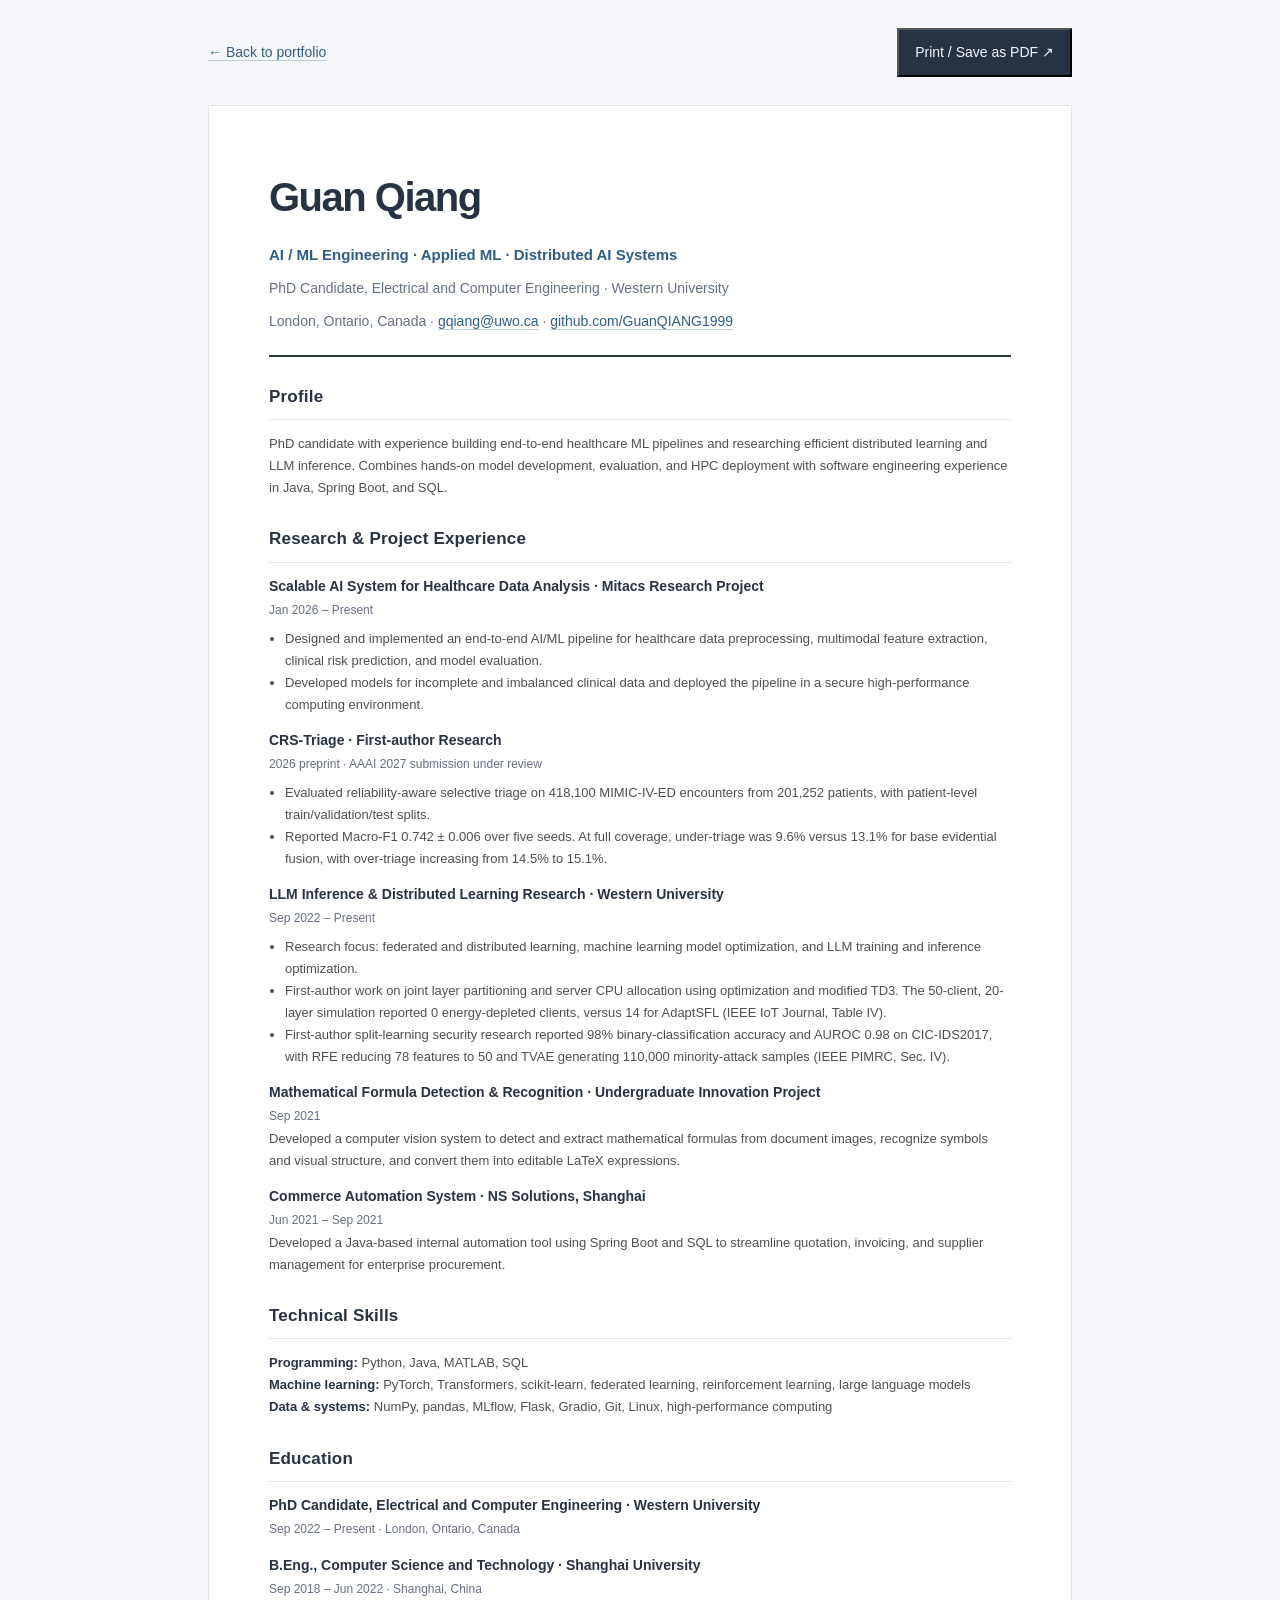
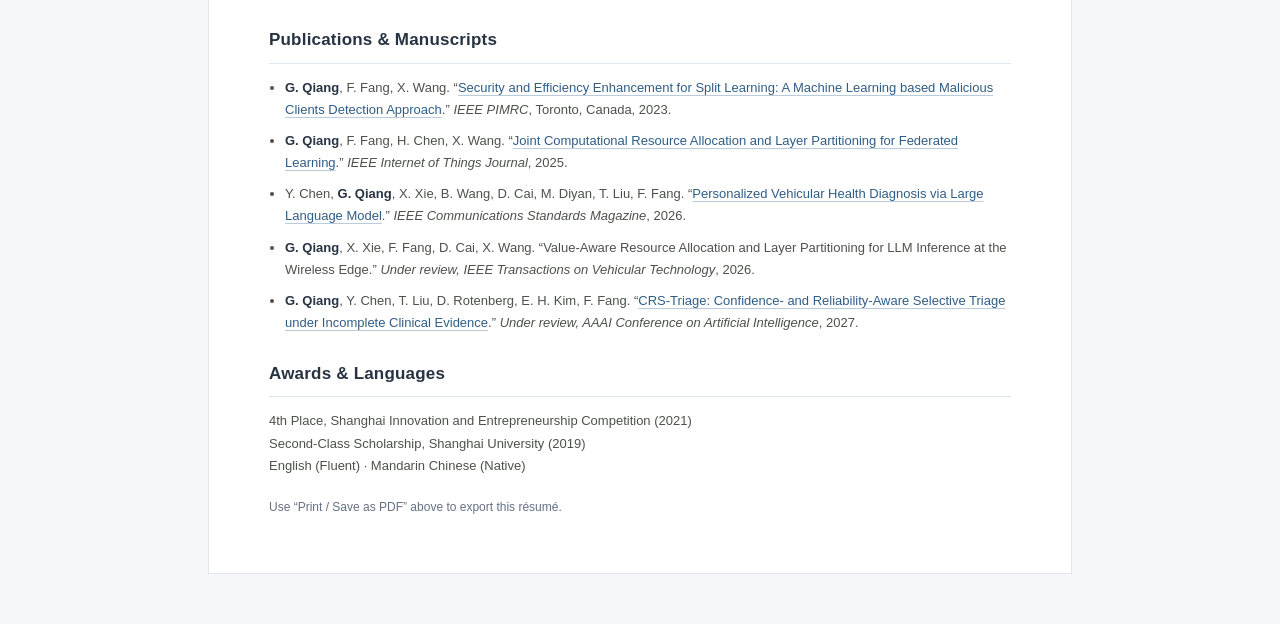
==== commit c229e93a: "Add system architectures and evidence-backed research results" ====
--- a/resume.html
+++ b/resume.html
@@ -6,9 +6,9 @@
   <title>Guan Qiang — Résumé</title>
   <meta name="description" content="Résumé of Guan Qiang, AI/ML engineering candidate and PhD candidate at Western University.">
   <link rel="icon" href="assets/favicon.svg" type="image/svg+xml">
-  <link rel="stylesheet" href="styles.css?v=wide-1">
+  <link rel="stylesheet" href="styles.css?v=architecture-results-1">
   <style>
-    .resume-toolbar{max-width:920px;margin:28px auto 0;display:flex;justify-content:space-between;align-items:center;padding-inline:28px;gap:20px}.resume-toolbar button{background:var(--ink);color:var(--paper);padding:10px 16px;font-size:12px}.resume-toolbar>a{font-size:12px}.resume-sheet{max-width:864px;margin:28px auto 50px;background:white;border:1px solid var(--line);padding:55px 60px}.resume-header{border-bottom:2px solid var(--ink);padding-bottom:20px}.resume-header h1{font-size:36px;letter-spacing:-1.5px}.resume-header p{font-size:12px;margin-top:8px;color:var(--muted)}.resume-header a{border-bottom:1px solid var(--line)}.resume-section{margin-top:25px}.resume-section h2{font-size:14px;letter-spacing:.2px;border-bottom:1px solid var(--line);padding-bottom:7px;margin-bottom:13px}.resume-section h3{font-size:12px;letter-spacing:0;font-weight:700;line-height:1.5}.resume-section p,.resume-section li{font-size:11px;line-height:1.7;color:#4c524b}.resume-section ul{padding-left:16px;margin:6px 0}.resume-entry{margin-bottom:14px;break-inside:avoid}.resume-entry time{font-size:10px;color:var(--muted);display:block;margin-top:3px}.resume-section strong{color:var(--ink)}.resume-pubs li{margin-bottom:9px;break-inside:avoid}.resume-header .resume-role{color:var(--accent);font-size:13px;font-weight:600}.resume-note{font-size:10px;color:var(--muted);margin-top:20px}.print-button[hidden]{display:none}@media(max-width:620px){.resume-sheet{margin:20px 15px 35px;padding:30px 24px}.resume-toolbar{padding-inline:20px;margin-top:20px}.resume-header h1{font-size:32px}}@page{size:A4;margin:18mm}@media print{.resume-toolbar,.resume-note{display:none}.resume-sheet{max-width:none;margin:0;padding:0;border:0}.resume-header h1{font-size:27px}.resume-header p{font-size:10px}.resume-section{margin-top:16px}.resume-section h2{font-size:12px;break-after:avoid}.resume-section p,.resume-section li{font-size:9.5px}.resume-entry{margin-bottom:10px}.resume-section h3{font-size:10.5px}.resume-entry time{font-size:9px}a{color:inherit}body{print-color-adjust:exact;-webkit-print-color-adjust:exact}}
+    .resume-toolbar{max-width:920px;margin:28px auto 0;display:flex;justify-content:space-between;align-items:center;padding-inline:28px;gap:20px}.resume-toolbar button{background:var(--ink);color:var(--paper);padding:10px 16px;font-size:14px}.resume-toolbar>a{font-size:14px}.resume-sheet{max-width:864px;margin:28px auto 50px;background:white;border:1px solid var(--line);padding:55px 60px}.resume-header{border-bottom:2px solid var(--ink);padding-bottom:20px}.resume-header h1{font-size:40px;letter-spacing:-1.5px}.resume-header p{font-size:14px;margin-top:8px;color:var(--muted)}.resume-header a{border-bottom:1px solid var(--line)}.resume-section{margin-top:25px}.resume-section h2{font-size:17px;letter-spacing:.2px;border-bottom:1px solid var(--line);padding-bottom:7px;margin-bottom:13px}.resume-section h3{font-size:14px;letter-spacing:0;font-weight:700;line-height:1.5}.resume-section p,.resume-section li{font-size:13px;line-height:1.7;color:#4c524b}.resume-section ul{padding-left:16px;margin:6px 0}.resume-entry{margin-bottom:14px;break-inside:avoid}.resume-entry time{font-size:12px;color:var(--muted);display:block;margin-top:3px}.resume-section strong{color:var(--ink)}.resume-pubs li{margin-bottom:9px;break-inside:avoid}.resume-header .resume-role{color:var(--accent);font-size:15px;font-weight:600}.resume-note{font-size:12px;color:var(--muted);margin-top:20px}.print-button[hidden]{display:none}@media(max-width:620px){.resume-sheet{margin:20px 15px 35px;padding:30px 24px}.resume-toolbar{padding-inline:20px;margin-top:20px}.resume-header h1{font-size:36px}}@page{size:A4;margin:18mm}@media print{.resume-toolbar,.resume-note{display:none}.resume-sheet{max-width:none;margin:0;padding:0;border:0}.resume-header h1{font-size:27px}.resume-header p{font-size:10px}.resume-section{margin-top:16px}.resume-section h2{font-size:12px;break-after:avoid}.resume-section p,.resume-section li{font-size:9.5px}.resume-entry{margin-bottom:10px}.resume-section h3{font-size:10.5px}.resume-entry time{font-size:9px}a{color:inherit}body{print-color-adjust:exact;-webkit-print-color-adjust:exact}}
   </style>
 </head>
 <body>
@@ -18,7 +18,8 @@
     <section class="resume-section"><h2>Profile</h2><p>PhD candidate with experience building end-to-end healthcare ML pipelines and researching efficient distributed learning and LLM inference. Combines hands-on model development, evaluation, and HPC deployment with software engineering experience in Java, Spring Boot, and SQL.</p></section>
     <section class="resume-section"><h2>Research & Project Experience</h2>
       <div class="resume-entry"><h3>Scalable AI System for Healthcare Data Analysis · Mitacs Research Project</h3><time>Jan 2026 – Present</time><ul><li>Designed and implemented an end-to-end AI/ML pipeline for healthcare data preprocessing, multimodal feature extraction, clinical risk prediction, and model evaluation.</li><li>Developed models for incomplete and imbalanced clinical data and deployed the pipeline in a secure high-performance computing environment.</li></ul></div>
-      <div class="resume-entry"><h3>LLM Inference & Distributed Learning Research · Western University</h3><time>Sep 2022 – Present</time><ul><li>Research focus: federated and distributed learning, machine learning model optimization, and LLM training and inference optimization.</li><li>First-author research on resource allocation and layer partitioning for distributed deep learning and wireless-edge LLM inference, and malicious-client detection for split learning.</li></ul></div>
+      <div class="resume-entry"><h3>CRS-Triage &middot; First-author Research</h3><time>2026 preprint &middot; AAAI 2027 submission under review</time><ul><li>Evaluated reliability-aware selective triage on 418,100 MIMIC-IV-ED encounters from 201,252 patients, with patient-level train/validation/test splits.</li><li>Reported Macro-F1 0.742 &plusmn; 0.006 over five seeds. At full coverage, under-triage was 9.6% versus 13.1% for base evidential fusion, with over-triage increasing from 14.5% to 15.1%.</li></ul></div>
+      <div class="resume-entry"><h3>LLM Inference & Distributed Learning Research · Western University</h3><time>Sep 2022 – Present</time><ul><li>Research focus: federated and distributed learning, machine learning model optimization, and LLM training and inference optimization.</li><li>First-author work on joint layer partitioning and server CPU allocation using optimization and modified TD3. The 50-client, 20-layer simulation reported 0 energy-depleted clients, versus 14 for AdaptSFL (IEEE IoT Journal, Table IV).</li><li>First-author split-learning security research reported 98% binary-classification accuracy and AUROC 0.98 on CIC-IDS2017, with RFE reducing 78 features to 50 and TVAE generating 110,000 minority-attack samples (IEEE PIMRC, Sec. IV).</li></ul></div>
       <div class="resume-entry"><h3>Mathematical Formula Detection & Recognition · Undergraduate Innovation Project</h3><time>Sep 2021</time><p>Developed a computer vision system to detect and extract mathematical formulas from document images, recognize symbols and visual structure, and convert them into editable LaTeX expressions.</p></div>
       <div class="resume-entry"><h3>Commerce Automation System · NS Solutions, Shanghai</h3><time>Jun 2021 – Sep 2021</time><p>Developed a Java-based internal automation tool using Spring Boot and SQL to streamline quotation, invoicing, and supplier management for enterprise procurement.</p></div>
     </section>
--- a/styles.css
+++ b/styles.css
@@ -9,7 +9,7 @@
 }
 * { box-sizing: border-box; }
 html { scroll-padding-top: 24px; }
-body { margin: 0; background: var(--paper); color: var(--ink); font: 17px/1.8 var(--body); -webkit-font-smoothing: antialiased; }
+body { margin: 0; background: var(--paper); color: var(--ink); font: 19px/1.8 var(--body); -webkit-font-smoothing: antialiased; }
 a { color: var(--accent); text-decoration: underline; text-decoration-color: #bacbdc; text-underline-offset: 3px; }
 a:hover { color: #193b5b; text-decoration-color: currentColor; }
 a:focus-visible, button:focus-visible { outline: 2px solid var(--accent); outline-offset: 4px; }
@@ -24,74 +24,95 @@
 .profile-header { padding: 32px 34px 0; background: linear-gradient(125deg, #f0f5fa, #fafbfc); border: 1px solid #dce5ee; border-radius: 12px; box-shadow: 0 6px 24px #253e5910; }
 .profile-summary { display: flex; justify-content: space-between; align-items: center; gap: 36px; padding-bottom: 28px; }
 .profile-text { min-width: 0; }
-.profile-header h1 { color: #22354c; font-size: 44px; font-weight: 650; line-height: 1.2; letter-spacing: -1.2px; }
-.profile-focus { font-size: 19px; font-weight: 500; color: var(--accent); margin-top: 9px; }
-.profile-specialties { color: #60758b; font-size: 14px; margin-top: 7px; line-height: 1.8; }
-.affiliation { font-size: 15px; color: var(--muted); line-height: 1.8; margin-top: 15px; }
-.profile-links { display: flex; flex-wrap: wrap; gap: 11px; align-items: baseline; margin-top: 15px; font-size: 15px; }
+.profile-header h1 { color: #22354c; font-size: 48px; font-weight: 650; line-height: 1.2; letter-spacing: -1.2px; }
+.profile-focus { font-size: 21px; font-weight: 500; color: var(--accent); margin-top: 9px; }
+.profile-specialties { color: #60758b; font-size: 16px; margin-top: 7px; line-height: 1.8; }
+.affiliation { font-size: 17px; color: var(--muted); line-height: 1.8; margin-top: 15px; }
+.profile-links { display: flex; flex-wrap: wrap; gap: 11px; align-items: baseline; margin-top: 15px; font-size: 17px; }
 .profile-links > span { color: #a3adba; }
 .profile-photo { display: block; width: 152px; height: auto; flex: 0 0 auto; border: 5px solid white; border-radius: 9px; box-shadow: 0 4px 16px #253e591a; }
-.section-nav { display: flex; flex-wrap: wrap; gap: 12px 32px; border-top: 1px solid #dfe5ee; padding: 16px 0; font-size: 15px; }
+.section-nav { display: flex; flex-wrap: wrap; gap: 12px 32px; border-top: 1px solid #dfe5ee; padding: 16px 0; font-size: 17px; }
 .section-nav a { text-decoration: none; color: #4e6279; }
 .section-nav a:hover { color: #203e5c; text-decoration: underline; }
-.introduction { max-width: 900px; margin: 30px 0 0; color: #4e5b6b; font-size: 17px; line-height: 1.9; }
-.intro-label { color: #6b829b; font-size: 12px; font-weight: 650; letter-spacing: 1.7px; margin-bottom: 12px; }
-.intro-lead { color: #2c445d; font-size: 21px; line-height: 1.65; font-weight: 500; }
+.introduction { max-width: 900px; margin: 30px 0 0; color: #4e5b6b; font-size: 19px; line-height: 1.9; }
+.intro-label { color: #6b829b; font-size: 14px; font-weight: 650; letter-spacing: 1.7px; margin-bottom: 12px; }
+.intro-lead { color: #2c445d; font-size: 23px; line-height: 1.65; font-weight: 500; }
 .introduction p + p { margin-top: 15px; }
-.opportunity-note { font-size: 16px; padding-left: 15px; border-left: 3px solid #a9bfd3; }
+.opportunity-note { font-size: 18px; padding-left: 15px; border-left: 3px solid #a9bfd3; }
 .introduction strong { color: #35485e; font-weight: 600; }
 .page main > section:not(.introduction) { margin-top: 44px; padding-top: 31px; border-top: 1px solid var(--line); }
-.page h2 { color: #283e55; font-size: 28px; line-height: 1.45; font-weight: 600; letter-spacing: -.5px; margin-bottom: 23px; }
-.page h3 { font-size: 22px; line-height: 1.5; font-weight: 600; color: #293c50; letter-spacing: -.2px; }
-.section-intro { color: var(--muted); font-size: 16px; margin-top: -12px; margin-bottom: 27px; max-width: 850px; }
+.page h2 { color: #283e55; font-size: 31px; line-height: 1.45; font-weight: 600; letter-spacing: -.5px; margin-bottom: 23px; }
+.page h3 { font-size: 24px; line-height: 1.5; font-weight: 600; color: #293c50; letter-spacing: -.2px; }
+.section-intro { color: var(--muted); font-size: 18px; margin-top: -12px; margin-bottom: 27px; max-width: 850px; }
 
 .project-grid { display: grid; grid-template-columns: minmax(0, 1fr); gap: 24px; }
 .project { display: flex; flex-direction: column; min-width: 0; margin: 0; padding: 26px 28px; border: 1px solid #dfe7ef; border-radius: 13px; background: white; box-shadow: 0 4px 18px #253e5909; }
 .project-featured { background: linear-gradient(140deg, #fff, #f7fbff); }
-.project-kicker { color: #53789b; font-size: 12px; font-weight: 650; letter-spacing: .6px; margin-bottom: 11px; }
+.project-kicker { color: #53789b; font-size: 14px; font-weight: 650; letter-spacing: .6px; margin-bottom: 11px; }
 .featured-details { display: grid; grid-template-columns: minmax(0, 1fr); gap: 20px; margin-top: 20px; }
 .featured-details h4 { margin-top: 0; }
 .featured-details .project-overview { margin-top: 9px; }
 .featured-details .contributions { margin-bottom: 0; }
 .project-featured > .engineering-value { margin-top: 22px; }
 .project > .resource-links { padding-top: 15px; margin-top: auto; }
+.system-model { margin: 20px 0 6px; min-width: 0; }
+.model-image-link { display: block; border-radius: 12px; overflow: hidden; background: #f8fafc; text-decoration: none; }
+.model-image-link img { display: block; width: 100%; height: auto; aspect-ratio: 30 / 19; }
+.model-image-link:hover { outline: 1px solid #bfd0e0; outline-offset: 2px; }
+.system-model figcaption { margin-top: 9px; }
+.model-caption-row { display: flex; justify-content: space-between; flex-wrap: wrap; align-items: baseline; gap: 5px 15px; font-size: 15px; line-height: 1.65; }
+.model-label { font-weight: 600; color: #607991; }
+.model-caption-row a { font-size: 15px; }
+.system-model .model-provenance { margin-top: 4px; font-size: 14px; line-height: 1.7; color: #738297; }
+.project .model-image-link { max-width: 1000px; margin-inline: auto; }
+.publication-list .system-model { margin-top: 18px; margin-bottom: 12px; }
+.publication-list .model-image-link { max-width: 1000px; margin-inline: auto; }
+.publication-list .model-provenance { font-size: 14px; color: #738297; }
 .project:first-of-type { border-top: 3px solid #6b8fae; padding-top: 24px; }
 .project:last-child { margin-bottom: 0; }
-.entry-context { font-size: 14px; color: var(--muted); margin-top: 7px; }
-.project-overview { font-size: 16px; line-height: 1.85; color: #536173; margin-top: 16px; }
-.project h4 { font-size: 15px; font-weight: 650; color: #3d5b77; margin-top: 19px; }
-.contributions { padding-left: 22px; margin: 10px 0 16px; font-size: 16px; line-height: 1.85; }
+.entry-context { font-size: 16px; color: var(--muted); margin-top: 7px; }
+.project-overview { font-size: 18px; line-height: 1.85; color: #536173; margin-top: 16px; }
+.project h4 { font-size: 17px; font-weight: 650; color: #3d5b77; margin-top: 19px; }
+.contributions { padding-left: 22px; margin: 10px 0 16px; font-size: 18px; line-height: 1.85; }
 .contributions li { padding-left: 3px; margin: 7px 0; }
 .contributions li::marker { color: #8c9bad; }
-.engineering-value { font-size: 15px; color: #455c72; line-height: 1.85; background: #f5f8fb; border-left: 2px solid #b7ccde; padding: 12px 15px; margin-bottom: 16px; }
+.engineering-value { font-size: 17px; color: #455c72; line-height: 1.85; background: #f5f8fb; border-left: 2px solid #b7ccde; padding: 12px 15px; margin-bottom: 16px; }
 .engineering-value strong { font-weight: 600; }
-.project-topics { color: #53677c; font-size: 14px; line-height: 1.8; }
+.project-topics { color: #53677c; font-size: 16px; line-height: 1.8; }
 .project-topics strong { font-weight: 600; }
-.project-note { font-size: 14px; color: #65768a; margin-top: 8px; }
-.resource-links { display: flex; flex-wrap: wrap; align-items: baseline; gap: 14px; margin-top: 12px; font-size: 14px; }
+.project-note { font-size: 16px; color: #65768a; margin-top: 8px; }
+.resource-links { display: flex; flex-wrap: wrap; align-items: baseline; gap: 14px; margin-top: 12px; font-size: 16px; }
 .resource-placeholder { color: #768190; cursor: default; }
 .project-result { color: #768190; margin-left: 3px; }
 .publication-list { padding-left: 24px; margin: 0; }
 .publication-list > li { padding-left: 9px; margin-bottom: 28px; }
 .publication-list > li:last-child { margin-bottom: 0; }
-.publication-list > li::marker { color: #8492a2; font-size: 15px; }
-.page .publication-list h3 { font-size: 18px; line-height: 1.65; }
-.publication-list p { font-size: 15px; margin-top: 6px; color: #586575; line-height: 1.8; }
-.publication-list .publication-summary { color: #4e647b; font-size: 15px; padding-left: 12px; border-left: 2px solid #dce6f0; margin-top: 9px; }
+.publication-list > li::marker { color: #8492a2; font-size: 17px; }
+.page .publication-list h3 { font-size: 20px; line-height: 1.65; }
+.publication-list p { font-size: 17px; margin-top: 6px; color: #586575; line-height: 1.8; }
+.publication-list .publication-summary { color: #4e647b; font-size: 17px; padding-left: 12px; border-left: 2px solid #dce6f0; margin-top: 9px; }
 .publication-list strong { font-weight: 650; color: #344a61; }
 .publication-list .publication-venue { color: #61748a; }
 .publication-status { font-style: italic; }
 .publication-list .resource-links { margin-top: 8px; }
+.research-results { margin: 24px 0 20px; padding-top: 20px; border-top: 1px solid #dfe8ec; }
+.page .research-results h4 { margin: 0 0 13px; color: #3c5f70; font-size: 18px; font-weight: 600; line-height: 1.6; }
+.metric-grid { display: grid; grid-template-columns: repeat(3, minmax(0, 1fr)); gap: 12px; }
+.metric-card { padding: 15px 16px; border: 1px solid #dce9e5; border-radius: 9px; background: #f1f7f5; min-width: 0; }
+.metric-value { display: block; color: #2d6654; font-size: 30px; line-height: 1.25; font-weight: 650; letter-spacing: -.6px; }
+.metric-label { display: block; margin-top: 8px; font-size: 15px; color: #526e63; line-height: 1.65; }
+.project:not(.project-featured) .metric-grid { grid-template-columns: repeat(2, minmax(0, 1fr)); }
+.research-results .metric-context, .publication-list .research-results .metric-context { color: #627078; margin-top: 13px; font-size: 15px; line-height: 1.85; }
+.metric-source { display: inline-block; font-size: 15px; margin-top: 9px; }
+.research-results + .research-results { margin-top: 20px; }
 .publication-list h3 a { color: #2b4966; text-decoration: none; }
 .publication-list h3 a:hover { color: #1e628f; text-decoration: underline; text-decoration-color: #a0bfd8; }
 .paper-link { display: inline-flex; align-items: center; gap: 9px; min-height: 36px; font-weight: 550; }
-.submission-status { color: #866642; font-size: 14px; }
-.publication-status { color: #866642; font-size: 14px; }
+.submission-status { color: #866642; font-size: 16px; }
+.publication-status { color: #866642; font-size: 16px; }
 .scholar-link { display: inline-flex; gap: 6px; align-items: center; margin-left: 7px; white-space: nowrap; }
 
 @media (min-width: 900px) {
-  .project-grid { grid-template-columns: repeat(2, minmax(0, 1fr)); }
-  .project-featured { grid-column: 1 / -1; }
   .featured-details { grid-template-columns: minmax(0, 1fr) minmax(0, 1.15fr); gap: 32px; }
 }
 @media (min-width: 1280px) {
@@ -99,28 +120,28 @@
   .profile-header { grid-column: 1; grid-row: 1 / span 2; position: sticky; top: 26px; padding: 24px 22px 0; border-radius: 16px; box-shadow: 0 10px 35px #253e590b; }
   .profile-summary { flex-direction: column-reverse; align-items: flex-start; gap: 20px; padding-bottom: 20px; }
   .profile-photo { width: 118px; border-width: 4px; border-radius: 11px; }
-  .profile-header h1 { font-size: 36px; letter-spacing: -.8px; }
-  .profile-focus { font-size: 18px; line-height: 1.55; }
+  .profile-header h1 { font-size: 40px; letter-spacing: -.8px; }
+  .profile-focus { font-size: 20px; line-height: 1.55; }
   .profile-specialties { display: none; }
-  .affiliation { font-size: 14px; line-height: 1.7; }
-  .profile-links { gap: 6px 15px; font-size: 14px; }
+  .affiliation { font-size: 16px; line-height: 1.7; }
+  .profile-links { gap: 6px 15px; font-size: 16px; }
   .profile-links > span { display: none; }
   .profile-links > a:first-child { flex-basis: 100%; }
-  .section-nav { display: grid; grid-template-columns: repeat(2, minmax(0, 1fr)); gap: 8px; padding: 17px 0; font-size: 14px; }
+  .section-nav { display: grid; grid-template-columns: repeat(2, minmax(0, 1fr)); gap: 8px; padding: 17px 0; font-size: 16px; }
   .section-nav a { border: 1px solid #dee7ef; border-radius: 6px; background: #ffffffb0; padding: 5px 8px; text-align: center; }
   .section-nav a:hover { background: white; border-color: #b6cadb; text-decoration: none; }
   .page > main { grid-column: 2; grid-row: 1; }
   .introduction { margin-top: 0; max-width: none; }
   .introduction > p { max-width: 900px; }
-  .intro-lead { font-size: 26px; line-height: 1.6; max-width: 930px; }
+  .intro-lead { font-size: 29px; line-height: 1.6; max-width: 930px; }
   .opportunity-note { background: #edf2f8; padding: 11px 16px; border-radius: 0 7px 7px 0; }
-  .page h2 { font-size: 29px; }
+  .page h2 { font-size: 32px; }
   .project { padding: 25px 25px; }
-  .page .project h3 { font-size: 22px; }
-  .page .project-featured h3 { font-size: 25px; }
+  .page .project h3 { font-size: 24px; }
+  .page .project-featured h3 { font-size: 28px; }
   .publication-list { padding: 0; list-style: none; counter-reset: publications 6; }
   .publication-list > li { position: relative; counter-increment: publications -1; padding: 23px 25px 23px 58px; margin-bottom: 16px; background: white; border: 1px solid #e1e8f0; border-radius: 11px; }
-  .publication-list > li::before { content: counter(publications, decimal-leading-zero); position: absolute; top: 27px; left: 19px; color: #8b9cb0; font-size: 12px; font-weight: 600; }
+  .publication-list > li::before { content: counter(publications, decimal-leading-zero); position: absolute; top: 27px; left: 19px; color: #8b9cb0; font-size: 14px; font-weight: 600; }
   .site-footer { grid-column: 2; grid-row: 2; margin-top: 12px; }
 }
 @media (min-width: 1700px) {
@@ -132,70 +153,77 @@
 @media (min-width: 1280px) and (max-height: 760px) {
   .profile-photo { width: 96px; }
   .profile-summary { gap: 15px; padding-bottom: 17px; }
-  .profile-header h1 { font-size: 32px; }
-  .profile-focus { font-size: 16px; }
-  .affiliation { font-size: 13px; margin-top: 11px; }
-  .profile-links { font-size: 13px; margin-top: 12px; }
+  .profile-header h1 { font-size: 36px; }
+  .profile-focus { font-size: 18px; }
+  .affiliation { font-size: 15px; margin-top: 11px; }
+  .profile-links { font-size: 15px; margin-top: 12px; }
   .section-nav { padding-block: 13px; }
 }
 
-.skills-list { display: grid; grid-template-columns: 195px minmax(0, 1fr); gap: 17px 28px; margin: 0; font-size: 16px; }
+.skills-list { display: grid; grid-template-columns: 195px minmax(0, 1fr); gap: 17px 28px; margin: 0; font-size: 18px; }
 .skills-list dt { color: #344b63; font-weight: 600; }
 .skills-list dd { margin: 0; color: #536173; }
 .education-entry { margin-bottom: 25px; }
 .education-entry:last-child { margin-bottom: 0; }
 .entry-heading { display: flex; align-items: baseline; justify-content: space-between; gap: 12px 25px; }
-.page .education-entry h3 { font-size: 18px; }
-.entry-date { font-size: 14px; white-space: nowrap; color: var(--muted); }
-.education-entry > p { margin-top: 7px; font-size: 16px; }
-.education-entry > .entry-context { font-size: 15px; }
-.awards-list { padding-left: 22px; margin: 0 0 17px; font-size: 16px; }
+.page .education-entry h3 { font-size: 20px; }
+.entry-date { font-size: 16px; white-space: nowrap; color: var(--muted); }
+.education-entry > p { margin-top: 7px; font-size: 18px; }
+.education-entry > .entry-context { font-size: 17px; }
+.awards-list { padding-left: 22px; margin: 0 0 17px; font-size: 18px; }
 .awards-list li + li { margin-top: 5px; }
-.awards-list + p { font-size: 16px; color: #536173; }
-#contact > p { font-size: 17px; color: #536173; max-width: 880px; }
+.awards-list + p { font-size: 18px; color: #536173; }
+#contact > p { font-size: 19px; color: #536173; max-width: 880px; }
 .contact-links { display: flex; flex-wrap: wrap; gap: 15px 28px; margin-top: 18px; }
-.site-footer { display: flex; justify-content: space-between; gap: 20px; margin-top: 40px; padding: 23px 0 32px; border-top: 1px solid var(--line); font-size: 14px; color: var(--muted); }
+.site-footer { display: flex; justify-content: space-between; gap: 20px; margin-top: 40px; padding: 23px 0 32px; border-top: 1px solid var(--line); font-size: 16px; color: var(--muted); }
 
 @media (max-width: 640px) {
   .page { width: calc(100% - 36px); margin-top: 22px; }
   .profile-header { padding: 23px 20px 0; border-radius: 9px; }
   .profile-summary { align-items: flex-start; gap: 18px; padding-bottom: 20px; }
-  .profile-header h1 { font-size: 36px; letter-spacing: -.8px; }
-  .profile-focus { font-size: 16px; margin-top: 8px; }
-  .profile-specialties { font-size: 13px; }
-  .affiliation { font-size: 14px; margin-top: 12px; }
-  .profile-links { font-size: 14px; gap: 8px; margin-top: 12px; }
+  .profile-header h1 { font-size: 40px; letter-spacing: -.8px; }
+  .profile-focus { font-size: 18px; margin-top: 8px; }
+  .profile-specialties { font-size: 15px; }
+  .affiliation { font-size: 16px; margin-top: 12px; }
+  .profile-links { font-size: 16px; gap: 8px; margin-top: 12px; }
   .profile-photo { width: 104px; border-width: 3px; }
-  .section-nav { gap: 10px 22px; font-size: 14px; padding-block: 13px; }
-  .introduction { margin-top: 24px; font-size: 16px; }
-  .intro-lead { font-size: 19px; }
-  .opportunity-note { font-size: 15px; }
+  .section-nav { gap: 10px 22px; font-size: 16px; padding-block: 13px; }
+  .introduction { margin-top: 24px; font-size: 18px; }
+  .intro-lead { font-size: 21px; }
+  .opportunity-note { font-size: 17px; }
   .page main > section:not(.introduction) { margin-top: 34px; padding-top: 25px; }
-  .page h2 { font-size: 25px; margin-bottom: 22px; }
-  .page h3 { font-size: 20px; }
-  .section-intro { font-size: 15px; margin-bottom: 23px; }
+  .page h2 { font-size: 28px; margin-bottom: 22px; }
+  .page h3 { font-size: 22px; }
+  .section-intro { font-size: 17px; margin-bottom: 23px; }
   .project { padding: 22px 20px; border-radius: 8px; }
   .project:first-of-type { padding-top: 20px; }
-  .project-overview, .contributions { font-size: 16px; }
-  .engineering-value { padding: 11px 13px; font-size: 15px; }
+  .project-overview, .contributions { font-size: 18px; }
+  .engineering-value { padding: 11px 13px; font-size: 17px; }
   .entry-heading { display: block; }
   .skills-list { grid-template-columns: 1fr; gap: 4px; }
   .skills-list dd + dt { margin-top: 9px; }
   .publication-list { padding-left: 19px; }
   .publication-list > li { padding-left: 3px; }
-  .page .publication-list h3 { font-size: 17px; }
-  .page .education-entry h3 { font-size: 17px; }
+  .page .publication-list h3 { font-size: 19px; }
+  .page .education-entry h3 { font-size: 19px; }
 }
 @media (max-width: 480px) {
+  .metric-grid, .project:not(.project-featured) .metric-grid { grid-template-columns: 1fr; }
   .profile-photo { width: 80px; }
   .profile-summary { gap: 15px; }
-  .profile-header h1 { font-size: 33px; }
+  .profile-header h1 { font-size: 36px; }
+}
+@media (min-width: 481px) and (max-width: 760px) {
+  .metric-grid { grid-template-columns: repeat(2, minmax(0, 1fr)); }
+}
+@media (min-width: 1280px) and (max-height: 860px) {
+  .profile-header { position: static; }
 }
 @media (max-width: 380px) {
   .profile-header { padding-inline: 16px; }
   .profile-photo { width: 64px; }
   .profile-summary { gap: 13px; }
-  .profile-header h1 { font-size: 31px; }
+  .profile-header h1 { font-size: 34px; }
   .section-nav { gap: 9px 15px; }
 }
 @media print {
@@ -205,6 +233,8 @@
   .section-nav, .skip-link, .site-footer { display: none; }
   .profile-photo { width: 90px; }
   .project { box-shadow: none; }
+  .system-model { break-inside: avoid; }
+  .model-caption-row a { display: none; }
   .project-grid, .featured-details { display: block; }
   .project { margin-bottom: 20px; }
   .project, .publication-list > li, .education-entry { break-inside: avoid; }
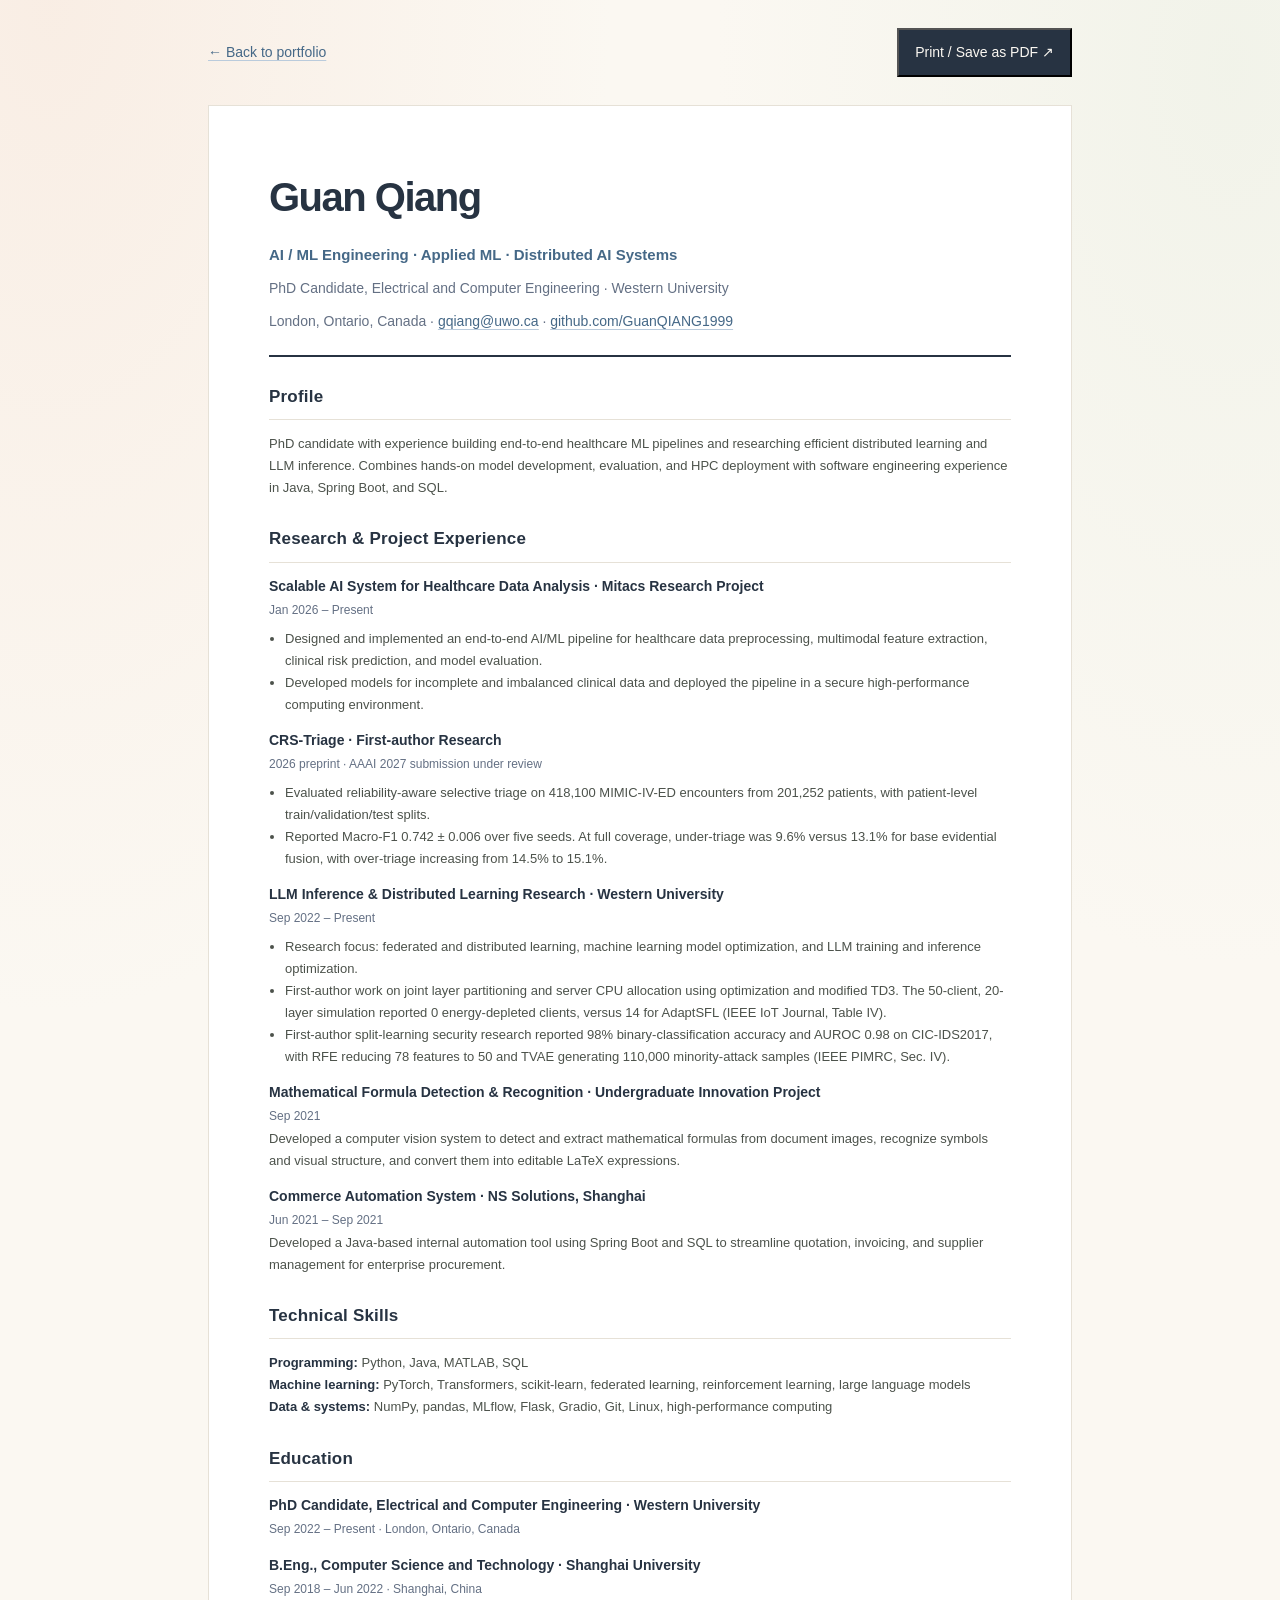
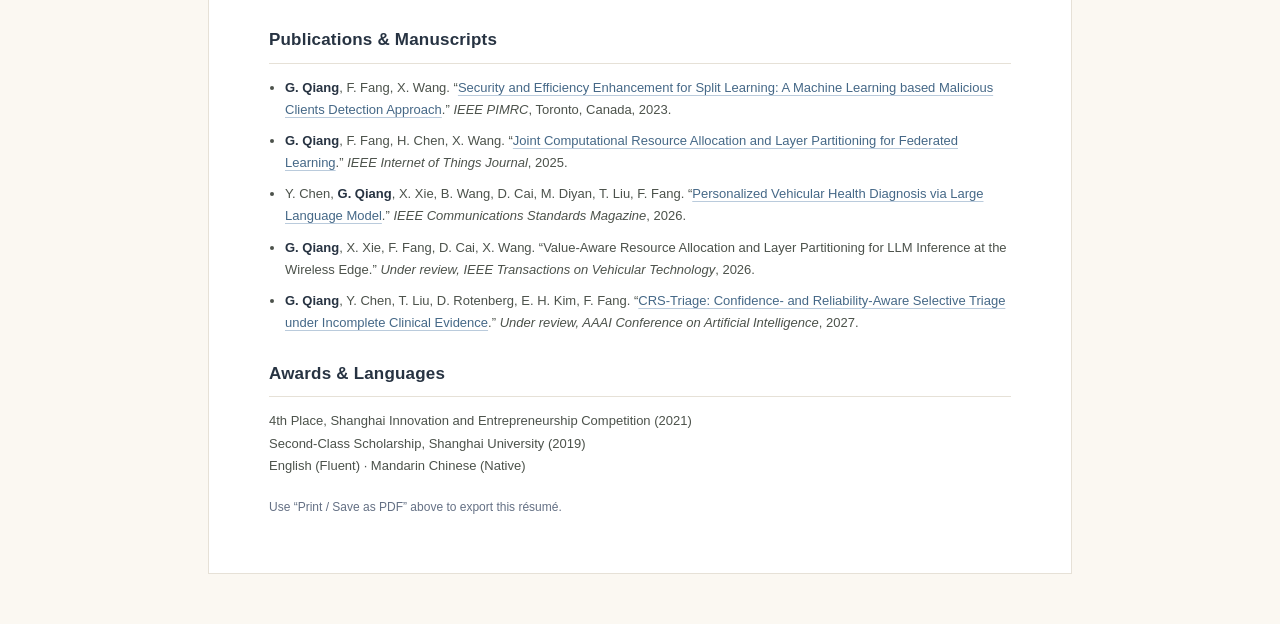
==== commit b31d6154: "Add tactile project illustrations and a warmer portrait-led design" ====
--- a/resume.html
+++ b/resume.html
@@ -6,7 +6,7 @@
   <title>Guan Qiang — Résumé</title>
   <meta name="description" content="Résumé of Guan Qiang, AI/ML engineering candidate and PhD candidate at Western University.">
   <link rel="icon" href="assets/favicon.svg" type="image/svg+xml">
-  <link rel="stylesheet" href="styles.css?v=architecture-results-1">
+  <link rel="stylesheet" href="styles.css?v=warm-studio-1">
   <style>
     .resume-toolbar{max-width:920px;margin:28px auto 0;display:flex;justify-content:space-between;align-items:center;padding-inline:28px;gap:20px}.resume-toolbar button{background:var(--ink);color:var(--paper);padding:10px 16px;font-size:14px}.resume-toolbar>a{font-size:14px}.resume-sheet{max-width:864px;margin:28px auto 50px;background:white;border:1px solid var(--line);padding:55px 60px}.resume-header{border-bottom:2px solid var(--ink);padding-bottom:20px}.resume-header h1{font-size:40px;letter-spacing:-1.5px}.resume-header p{font-size:14px;margin-top:8px;color:var(--muted)}.resume-header a{border-bottom:1px solid var(--line)}.resume-section{margin-top:25px}.resume-section h2{font-size:17px;letter-spacing:.2px;border-bottom:1px solid var(--line);padding-bottom:7px;margin-bottom:13px}.resume-section h3{font-size:14px;letter-spacing:0;font-weight:700;line-height:1.5}.resume-section p,.resume-section li{font-size:13px;line-height:1.7;color:#4c524b}.resume-section ul{padding-left:16px;margin:6px 0}.resume-entry{margin-bottom:14px;break-inside:avoid}.resume-entry time{font-size:12px;color:var(--muted);display:block;margin-top:3px}.resume-section strong{color:var(--ink)}.resume-pubs li{margin-bottom:9px;break-inside:avoid}.resume-header .resume-role{color:var(--accent);font-size:15px;font-weight:600}.resume-note{font-size:12px;color:var(--muted);margin-top:20px}.print-button[hidden]{display:none}@media(max-width:620px){.resume-sheet{margin:20px 15px 35px;padding:30px 24px}.resume-toolbar{padding-inline:20px;margin-top:20px}.resume-header h1{font-size:36px}}@page{size:A4;margin:18mm}@media print{.resume-toolbar,.resume-note{display:none}.resume-sheet{max-width:none;margin:0;padding:0;border:0}.resume-header h1{font-size:27px}.resume-header p{font-size:10px}.resume-section{margin-top:16px}.resume-section h2{font-size:12px;break-after:avoid}.resume-section p,.resume-section li{font-size:9.5px}.resume-entry{margin-bottom:10px}.resume-section h3{font-size:10.5px}.resume-entry time{font-size:9px}a{color:inherit}body{print-color-adjust:exact;-webkit-print-color-adjust:exact}}
   </style>
--- a/styles.css
+++ b/styles.css
@@ -1,28 +1,29 @@
 :root {
-  --paper: #f5f7fb;
+  --paper: #fbf8f2;
   --ink: #273342;
   --muted: #647084;
-  --accent: #305d86;
-  --line: #e2e7ee;
-  --heading: 'Segoe UI', Arial, Helvetica, sans-serif;
+  --accent: #456887;
+  --line: #e6e1d7;
+  --heading: 'Trebuchet MS', 'Segoe UI', Arial, sans-serif;
   --body: 'Segoe UI', Arial, Helvetica, sans-serif;
 }
 * { box-sizing: border-box; }
 html { scroll-padding-top: 24px; }
-body { margin: 0; background: var(--paper); color: var(--ink); font: 19px/1.8 var(--body); -webkit-font-smoothing: antialiased; }
+body { margin: 0; background: var(--paper); background-image: radial-gradient(ellipse at 4% 0, #f7e5d98c, transparent 35rem), radial-gradient(ellipse at 96% 3%, #e8eee180, transparent 32rem); background-repeat: no-repeat; color: var(--ink); font: 19px/1.8 var(--body); -webkit-font-smoothing: antialiased; }
 a { color: var(--accent); text-decoration: underline; text-decoration-color: #bacbdc; text-underline-offset: 3px; }
 a:hover { color: #193b5b; text-decoration-color: currentColor; }
 a:focus-visible, button:focus-visible { outline: 2px solid var(--accent); outline-offset: 4px; }
 button { font: inherit; cursor: pointer; }
 [hidden] { display: none !important; }
 h1, h2, h3, h4, p { margin: 0; }
+h1, h2, h3 { font-family: var(--heading); }
 .page { width: min(1120px, calc(100% - 64px)); margin: 34px auto 0; }
 .page > main { min-width: 0; }
 .skip-link { position: absolute; top: -100px; left: 20px; background: white; padding: 8px 12px; z-index: 10; }
 .skip-link:focus { top: 8px; }
 
-.profile-header { padding: 32px 34px 0; background: linear-gradient(125deg, #f0f5fa, #fafbfc); border: 1px solid #dce5ee; border-radius: 12px; box-shadow: 0 6px 24px #253e5910; }
-.profile-summary { display: flex; justify-content: space-between; align-items: center; gap: 36px; padding-bottom: 28px; }
+.profile-header { padding: 32px 34px 0; background: linear-gradient(145deg, #f6f8f0, #fffaf3 72%); border: 1px solid #e7e4d9; border-radius: 24px; box-shadow: 0 9px 28px #75664b0a; }
+.profile-summary { display: flex; justify-content: space-between; align-items: center; gap: 40px; padding-bottom: 28px; }
 .profile-text { min-width: 0; }
 .profile-header h1 { color: #22354c; font-size: 48px; font-weight: 650; line-height: 1.2; letter-spacing: -1.2px; }
 .profile-focus { font-size: 21px; font-weight: 500; color: var(--accent); margin-top: 9px; }
@@ -30,8 +31,11 @@
 .affiliation { font-size: 17px; color: var(--muted); line-height: 1.8; margin-top: 15px; }
 .profile-links { display: flex; flex-wrap: wrap; gap: 11px; align-items: baseline; margin-top: 15px; font-size: 17px; }
 .profile-links > span { color: #a3adba; }
-.profile-photo { display: block; width: 152px; height: auto; flex: 0 0 auto; border: 5px solid white; border-radius: 9px; box-shadow: 0 4px 16px #253e591a; }
-.section-nav { display: flex; flex-wrap: wrap; gap: 12px 32px; border-top: 1px solid #dfe5ee; padding: 16px 0; font-size: 17px; }
+.profile-portrait { position: relative; width: 244px; max-width: 100%; margin: 0; flex: 0 0 auto; padding: 9px 9px 12px; background: #fffefa; border: 1px solid #e8e2d8; border-radius: 12px; box-shadow: 0 12px 25px #66543c1a, 0 2px 4px #66543c08; transform: rotate(-1.5deg); }
+.profile-photo { display: block; width: 100%; height: auto; border-radius: 7px; }
+.profile-portrait figcaption { margin-top: 9px; color: #697a76; text-align: center; font-size: 14px; line-height: 1.5; letter-spacing: .2px; }
+.portrait-sparkle { position: absolute; right: -12px; top: 8px; display: grid; place-items: center; width: 38px; height: 38px; background: #f4d7b8; color: #876337; border: 3px solid #fffdf8; border-radius: 50%; font-size: 23px; line-height: 1; transform: rotate(14deg); }
+.section-nav { display: flex; flex-wrap: wrap; gap: 12px 24px; border-top: 1px solid #e1e5da; padding: 16px 0; font-size: 17px; }
 .section-nav a { text-decoration: none; color: #4e6279; }
 .section-nav a:hover { color: #203e5c; text-decoration: underline; }
 .introduction { max-width: 900px; margin: 30px 0 0; color: #4e5b6b; font-size: 19px; line-height: 1.9; }
@@ -46,8 +50,8 @@
 .section-intro { color: var(--muted); font-size: 18px; margin-top: -12px; margin-bottom: 27px; max-width: 850px; }
 
 .project-grid { display: grid; grid-template-columns: minmax(0, 1fr); gap: 24px; }
-.project { display: flex; flex-direction: column; min-width: 0; margin: 0; padding: 26px 28px; border: 1px solid #dfe7ef; border-radius: 13px; background: white; box-shadow: 0 4px 18px #253e5909; }
-.project-featured { background: linear-gradient(140deg, #fff, #f7fbff); }
+.project { display: flex; flex-direction: column; min-width: 0; margin: 0; padding: 26px 28px; border: 1px solid #e8e4dc; border-radius: 20px; background: #fffefa; box-shadow: 0 5px 22px #78674c08; }
+.project-featured { background: linear-gradient(140deg, #fffefa, #f7faf3); }
 .project-kicker { color: #53789b; font-size: 14px; font-weight: 650; letter-spacing: .6px; margin-bottom: 11px; }
 .featured-details { display: grid; grid-template-columns: minmax(0, 1fr); gap: 20px; margin-top: 20px; }
 .featured-details h4 { margin-top: 0; }
@@ -56,19 +60,20 @@
 .project-featured > .engineering-value { margin-top: 22px; }
 .project > .resource-links { padding-top: 15px; margin-top: auto; }
 .system-model { margin: 20px 0 6px; min-width: 0; }
-.model-image-link { display: block; border-radius: 12px; overflow: hidden; background: #f8fafc; text-decoration: none; }
-.model-image-link img { display: block; width: 100%; height: auto; aspect-ratio: 30 / 19; }
+.model-image-link { display: block; border-radius: 18px; overflow: hidden; background: #fbefe2; text-decoration: none; }
+.model-image-link img { display: block; width: 100%; height: auto; aspect-ratio: 3 / 2; }
 .model-image-link:hover { outline: 1px solid #bfd0e0; outline-offset: 2px; }
 .system-model figcaption { margin-top: 9px; }
 .model-caption-row { display: flex; justify-content: space-between; flex-wrap: wrap; align-items: baseline; gap: 5px 15px; font-size: 15px; line-height: 1.65; }
 .model-label { font-weight: 600; color: #607991; }
 .model-caption-row a { font-size: 15px; }
-.system-model .model-provenance { margin-top: 4px; font-size: 14px; line-height: 1.7; color: #738297; }
+.model-actions { display: flex; flex-wrap: wrap; gap: 6px 18px; }
+.system-model .model-provenance { margin-top: 4px; font-size: 14px; line-height: 1.7; color: #667487; }
 .project .model-image-link { max-width: 1000px; margin-inline: auto; }
 .publication-list .system-model { margin-top: 18px; margin-bottom: 12px; }
 .publication-list .model-image-link { max-width: 1000px; margin-inline: auto; }
-.publication-list .model-provenance { font-size: 14px; color: #738297; }
-.project:first-of-type { border-top: 3px solid #6b8fae; padding-top: 24px; }
+.publication-list .model-provenance { font-size: 14px; color: #667487; }
+.project:first-of-type { border-top: 3px solid #b0c4a2; padding-top: 24px; }
 .project:last-child { margin-bottom: 0; }
 .entry-context { font-size: 16px; color: var(--muted); margin-top: 7px; }
 .project-overview { font-size: 18px; line-height: 1.85; color: #536173; margin-top: 16px; }
@@ -76,7 +81,7 @@
 .contributions { padding-left: 22px; margin: 10px 0 16px; font-size: 18px; line-height: 1.85; }
 .contributions li { padding-left: 3px; margin: 7px 0; }
 .contributions li::marker { color: #8c9bad; }
-.engineering-value { font-size: 17px; color: #455c72; line-height: 1.85; background: #f5f8fb; border-left: 2px solid #b7ccde; padding: 12px 15px; margin-bottom: 16px; }
+.engineering-value { font-size: 17px; color: #455c72; line-height: 1.85; background: #f3f6ef; border-left: 2px solid #b8c9ac; padding: 12px 15px; margin-bottom: 16px; border-radius: 0 10px 10px 0; }
 .engineering-value strong { font-weight: 600; }
 .project-topics { color: #53677c; font-size: 16px; line-height: 1.8; }
 .project-topics strong { font-weight: 600; }
@@ -98,7 +103,7 @@
 .research-results { margin: 24px 0 20px; padding-top: 20px; border-top: 1px solid #dfe8ec; }
 .page .research-results h4 { margin: 0 0 13px; color: #3c5f70; font-size: 18px; font-weight: 600; line-height: 1.6; }
 .metric-grid { display: grid; grid-template-columns: repeat(3, minmax(0, 1fr)); gap: 12px; }
-.metric-card { padding: 15px 16px; border: 1px solid #dce9e5; border-radius: 9px; background: #f1f7f5; min-width: 0; }
+.metric-card { padding: 15px 16px; border: 1px solid #e1e8d9; border-radius: 14px; background: #f1f6ed; min-width: 0; }
 .metric-value { display: block; color: #2d6654; font-size: 30px; line-height: 1.25; font-weight: 650; letter-spacing: -.6px; }
 .metric-label { display: block; margin-top: 8px; font-size: 15px; color: #526e63; line-height: 1.65; }
 .project:not(.project-featured) .metric-grid { grid-template-columns: repeat(2, minmax(0, 1fr)); }
@@ -116,10 +121,10 @@
   .featured-details { grid-template-columns: minmax(0, 1fr) minmax(0, 1.15fr); gap: 32px; }
 }
 @media (min-width: 1280px) {
-  .page { display: grid; grid-template-columns: 280px minmax(0, 1fr); width: min(1540px, calc(100% - 80px)); column-gap: 44px; row-gap: 24px; align-items: start; margin-top: 30px; }
-  .profile-header { grid-column: 1; grid-row: 1 / span 2; position: sticky; top: 26px; padding: 24px 22px 0; border-radius: 16px; box-shadow: 0 10px 35px #253e590b; }
+  .page { display: grid; grid-template-columns: 300px minmax(0, 1fr); width: min(1540px, calc(100% - 80px)); column-gap: 44px; row-gap: 24px; align-items: start; margin-top: 30px; }
+  .profile-header { grid-column: 1; grid-row: 1 / span 2; padding: 24px 22px 0; border-radius: 24px; }
   .profile-summary { flex-direction: column-reverse; align-items: flex-start; gap: 20px; padding-bottom: 20px; }
-  .profile-photo { width: 118px; border-width: 4px; border-radius: 11px; }
+  .profile-portrait { width: 232px; align-self: center; }
   .profile-header h1 { font-size: 40px; letter-spacing: -.8px; }
   .profile-focus { font-size: 20px; line-height: 1.55; }
   .profile-specialties { display: none; }
@@ -128,30 +133,29 @@
   .profile-links > span { display: none; }
   .profile-links > a:first-child { flex-basis: 100%; }
   .section-nav { display: grid; grid-template-columns: repeat(2, minmax(0, 1fr)); gap: 8px; padding: 17px 0; font-size: 16px; }
-  .section-nav a { border: 1px solid #dee7ef; border-radius: 6px; background: #ffffffb0; padding: 5px 8px; text-align: center; }
-  .section-nav a:hover { background: white; border-color: #b6cadb; text-decoration: none; }
+  .section-nav a { border: 1px solid #e0e5d8; border-radius: 12px; background: #fffefa; padding: 6px 8px; text-align: center; }
+  .section-nav a:hover { background: #f1f5ea; border-color: #b3c3a8; text-decoration: none; }
   .page > main { grid-column: 2; grid-row: 1; }
   .introduction { margin-top: 0; max-width: none; }
   .introduction > p { max-width: 900px; }
   .intro-lead { font-size: 29px; line-height: 1.6; max-width: 930px; }
-  .opportunity-note { background: #edf2f8; padding: 11px 16px; border-radius: 0 7px 7px 0; }
+  .opportunity-note { background: #edf2e7; padding: 11px 16px; border-radius: 0 12px 12px 0; border-color: #b3c4a5; }
   .page h2 { font-size: 32px; }
   .project { padding: 25px 25px; }
   .page .project h3 { font-size: 24px; }
   .page .project-featured h3 { font-size: 28px; }
   .publication-list { padding: 0; list-style: none; counter-reset: publications 6; }
-  .publication-list > li { position: relative; counter-increment: publications -1; padding: 23px 25px 23px 58px; margin-bottom: 16px; background: white; border: 1px solid #e1e8f0; border-radius: 11px; }
+  .publication-list > li { position: relative; counter-increment: publications -1; padding: 23px 25px 23px 58px; margin-bottom: 20px; background: #fffefa; border: 1px solid #e8e4dc; border-radius: 20px; }
   .publication-list > li::before { content: counter(publications, decimal-leading-zero); position: absolute; top: 27px; left: 19px; color: #8b9cb0; font-size: 14px; font-weight: 600; }
   .site-footer { grid-column: 2; grid-row: 2; margin-top: 12px; }
 }
 @media (min-width: 1700px) {
-  .page { grid-template-columns: 300px minmax(0, 1fr); column-gap: 54px; }
+  .page { grid-template-columns: 320px minmax(0, 1fr); column-gap: 54px; }
   .profile-header { padding-inline: 25px; }
-  .profile-photo { width: 132px; }
+  .profile-portrait { width: 248px; }
   .project { padding: 28px 29px; }
 }
 @media (min-width: 1280px) and (max-height: 760px) {
-  .profile-photo { width: 96px; }
   .profile-summary { gap: 15px; padding-bottom: 17px; }
   .profile-header h1 { font-size: 36px; }
   .profile-focus { font-size: 18px; }
@@ -179,14 +183,14 @@
 
 @media (max-width: 640px) {
   .page { width: calc(100% - 36px); margin-top: 22px; }
-  .profile-header { padding: 23px 20px 0; border-radius: 9px; }
-  .profile-summary { align-items: flex-start; gap: 18px; padding-bottom: 20px; }
+  .profile-header { padding: 23px 20px 0; border-radius: 20px; }
+  .profile-summary { flex-direction: column-reverse; align-items: flex-start; gap: 26px; padding-bottom: 20px; }
   .profile-header h1 { font-size: 40px; letter-spacing: -.8px; }
   .profile-focus { font-size: 18px; margin-top: 8px; }
   .profile-specialties { font-size: 15px; }
   .affiliation { font-size: 16px; margin-top: 12px; }
   .profile-links { font-size: 16px; gap: 8px; margin-top: 12px; }
-  .profile-photo { width: 104px; border-width: 3px; }
+  .profile-portrait { width: clamp(184px, 45vw, 216px); align-self: center; }
   .section-nav { gap: 10px 22px; font-size: 16px; padding-block: 13px; }
   .introduction { margin-top: 24px; font-size: 18px; }
   .intro-lead { font-size: 21px; }
@@ -195,7 +199,7 @@
   .page h2 { font-size: 28px; margin-bottom: 22px; }
   .page h3 { font-size: 22px; }
   .section-intro { font-size: 17px; margin-bottom: 23px; }
-  .project { padding: 22px 20px; border-radius: 8px; }
+  .project { padding: 22px 20px; border-radius: 18px; }
   .project:first-of-type { padding-top: 20px; }
   .project-overview, .contributions { font-size: 18px; }
   .engineering-value { padding: 11px 13px; font-size: 17px; }
@@ -209,20 +213,14 @@
 }
 @media (max-width: 480px) {
   .metric-grid, .project:not(.project-featured) .metric-grid { grid-template-columns: 1fr; }
-  .profile-photo { width: 80px; }
-  .profile-summary { gap: 15px; }
   .profile-header h1 { font-size: 36px; }
 }
 @media (min-width: 481px) and (max-width: 760px) {
   .metric-grid { grid-template-columns: repeat(2, minmax(0, 1fr)); }
 }
-@media (min-width: 1280px) and (max-height: 860px) {
-  .profile-header { position: static; }
-}
 @media (max-width: 380px) {
   .profile-header { padding-inline: 16px; }
-  .profile-photo { width: 64px; }
-  .profile-summary { gap: 13px; }
+  .profile-portrait { width: 176px; }
   .profile-header h1 { font-size: 34px; }
   .section-nav { gap: 9px 15px; }
 }
@@ -231,7 +229,8 @@
   .page { display: block; width: 100%; margin: 0; }
   .profile-header { position: static; padding: 0; border: 0; background: white; box-shadow: none; }
   .section-nav, .skip-link, .site-footer { display: none; }
-  .profile-photo { width: 90px; }
+  .profile-portrait { width: 100px; transform: none; box-shadow: none; }
+  .profile-portrait figcaption, .portrait-sparkle { display: none; }
   .project { box-shadow: none; }
   .system-model { break-inside: avoid; }
   .model-caption-row a { display: none; }
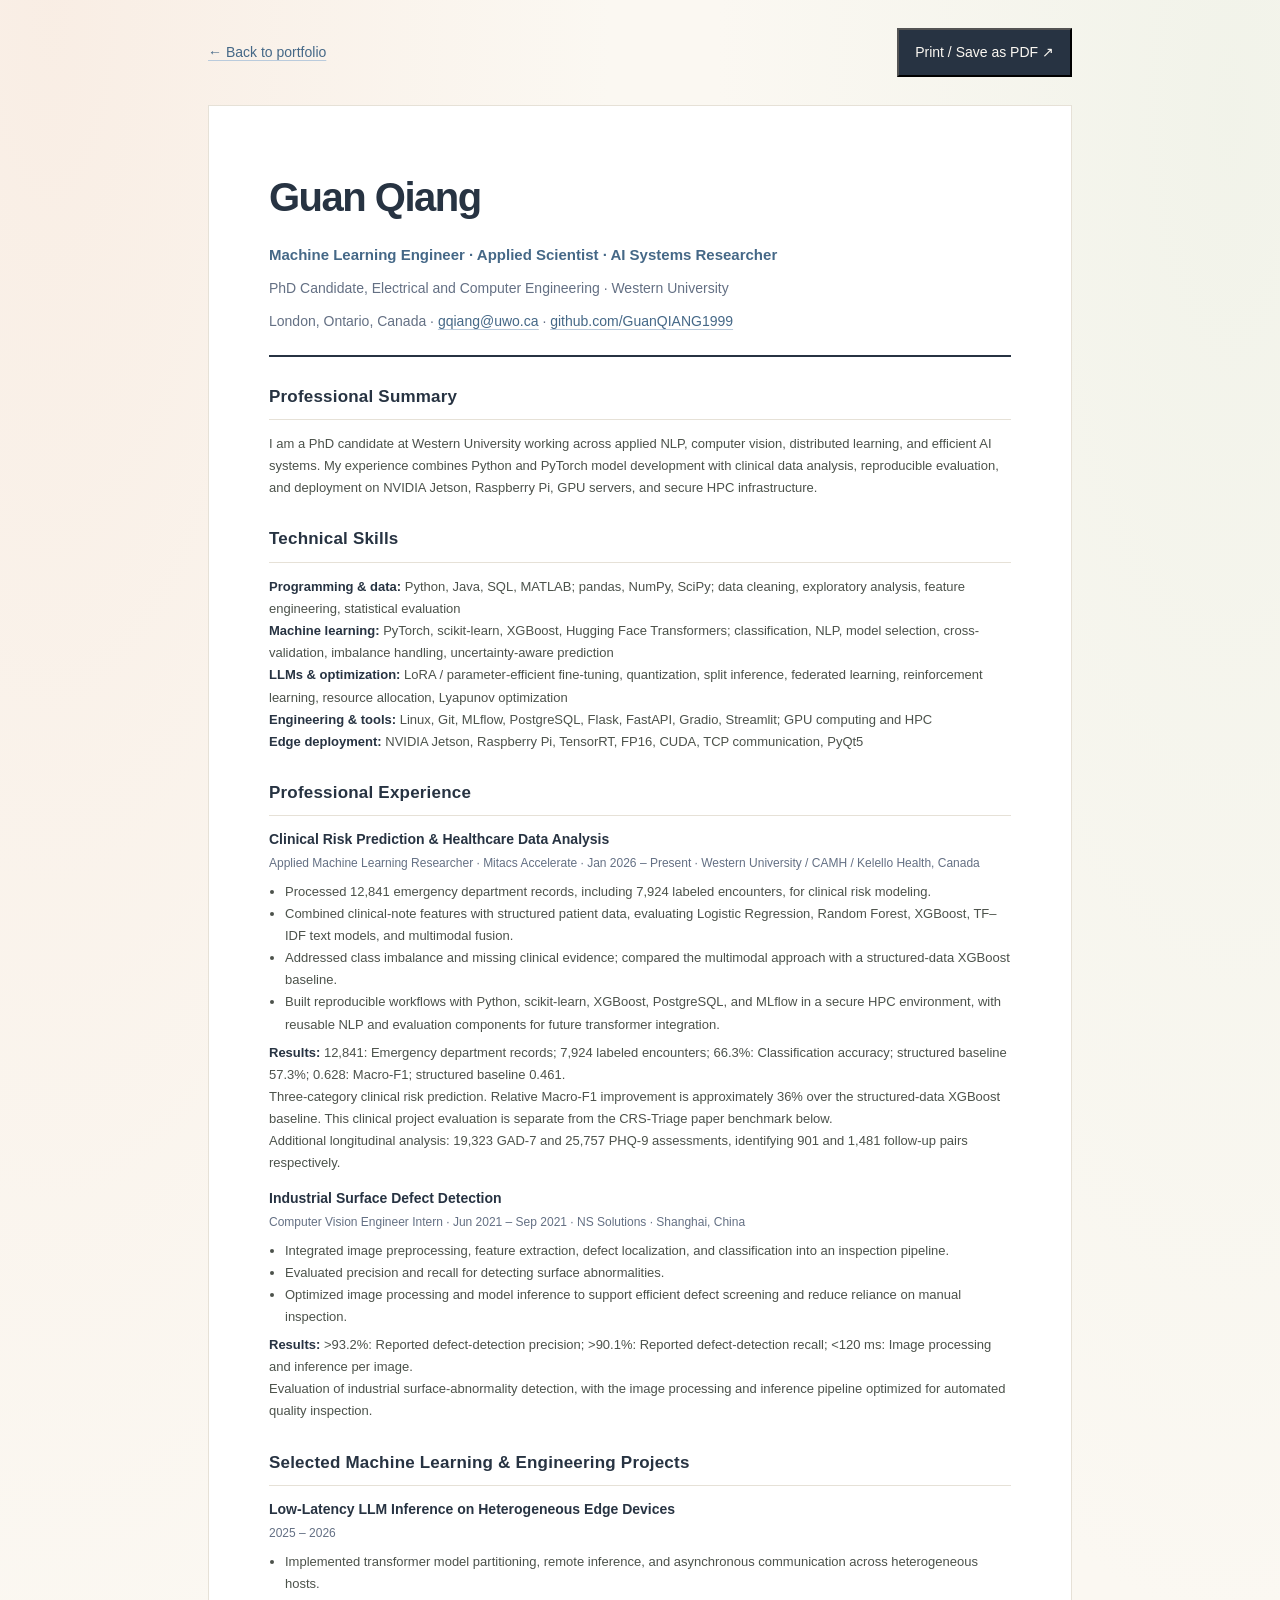
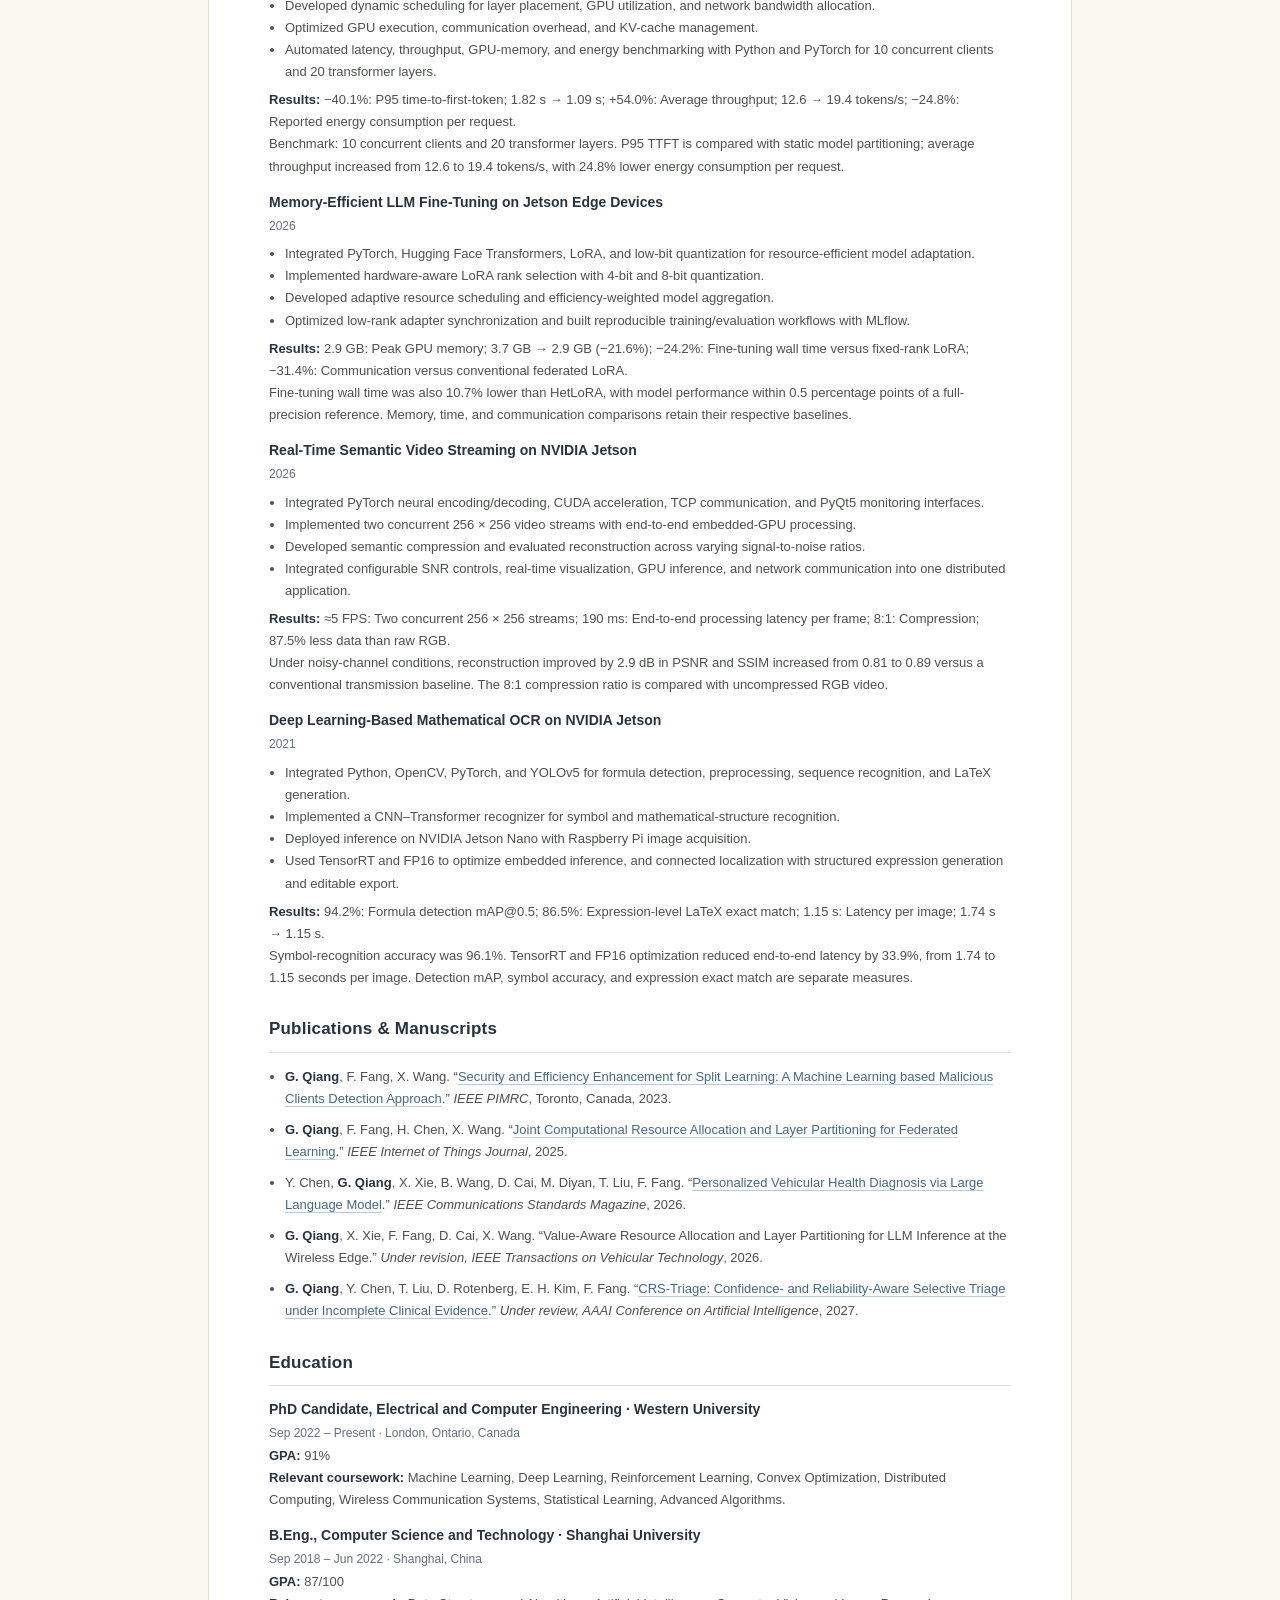
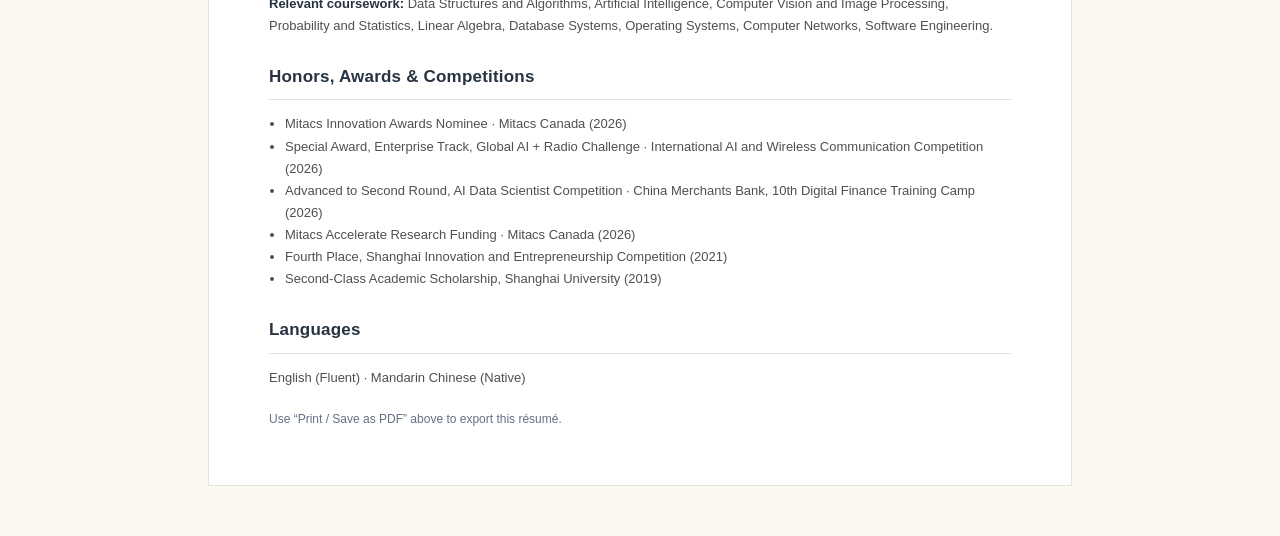
==== commit a8868d8b: "Refresh portfolio from latest CV and add flat system illustrations" ====
--- a/resume.html
+++ b/resume.html
@@ -6,7 +6,7 @@
   <title>Guan Qiang — Résumé</title>
   <meta name="description" content="Résumé of Guan Qiang, AI/ML engineering candidate and PhD candidate at Western University.">
   <link rel="icon" href="assets/favicon.svg" type="image/svg+xml">
-  <link rel="stylesheet" href="styles.css?v=warm-studio-1">
+  <link rel="stylesheet" href="styles.css?v=cv-flat-1">
   <style>
     .resume-toolbar{max-width:920px;margin:28px auto 0;display:flex;justify-content:space-between;align-items:center;padding-inline:28px;gap:20px}.resume-toolbar button{background:var(--ink);color:var(--paper);padding:10px 16px;font-size:14px}.resume-toolbar>a{font-size:14px}.resume-sheet{max-width:864px;margin:28px auto 50px;background:white;border:1px solid var(--line);padding:55px 60px}.resume-header{border-bottom:2px solid var(--ink);padding-bottom:20px}.resume-header h1{font-size:40px;letter-spacing:-1.5px}.resume-header p{font-size:14px;margin-top:8px;color:var(--muted)}.resume-header a{border-bottom:1px solid var(--line)}.resume-section{margin-top:25px}.resume-section h2{font-size:17px;letter-spacing:.2px;border-bottom:1px solid var(--line);padding-bottom:7px;margin-bottom:13px}.resume-section h3{font-size:14px;letter-spacing:0;font-weight:700;line-height:1.5}.resume-section p,.resume-section li{font-size:13px;line-height:1.7;color:#4c524b}.resume-section ul{padding-left:16px;margin:6px 0}.resume-entry{margin-bottom:14px;break-inside:avoid}.resume-entry time{font-size:12px;color:var(--muted);display:block;margin-top:3px}.resume-section strong{color:var(--ink)}.resume-pubs li{margin-bottom:9px;break-inside:avoid}.resume-header .resume-role{color:var(--accent);font-size:15px;font-weight:600}.resume-note{font-size:12px;color:var(--muted);margin-top:20px}.print-button[hidden]{display:none}@media(max-width:620px){.resume-sheet{margin:20px 15px 35px;padding:30px 24px}.resume-toolbar{padding-inline:20px;margin-top:20px}.resume-header h1{font-size:36px}}@page{size:A4;margin:18mm}@media print{.resume-toolbar,.resume-note{display:none}.resume-sheet{max-width:none;margin:0;padding:0;border:0}.resume-header h1{font-size:27px}.resume-header p{font-size:10px}.resume-section{margin-top:16px}.resume-section h2{font-size:12px;break-after:avoid}.resume-section p,.resume-section li{font-size:9.5px}.resume-entry{margin-bottom:10px}.resume-section h3{font-size:10.5px}.resume-entry time{font-size:9px}a{color:inherit}body{print-color-adjust:exact;-webkit-print-color-adjust:exact}}
   </style>
@@ -14,25 +14,21 @@
 <body>
   <div class="resume-toolbar"><a href="index.html">← Back to portfolio</a><button class="print-button" type="button" hidden>Print / Save as PDF ↗</button></div>
   <main class="resume-sheet">
-    <header class="resume-header"><h1>Guan Qiang</h1><p class="resume-role">AI / ML Engineering · Applied ML · Distributed AI Systems</p><p>PhD Candidate, Electrical and Computer Engineering · Western University</p><p>London, Ontario, Canada · <a href="mailto:gqiang@uwo.ca">gqiang@uwo.ca</a> · <a href="https://github.com/GuanQIANG1999">github.com/GuanQIANG1999</a></p></header>
-    <section class="resume-section"><h2>Profile</h2><p>PhD candidate with experience building end-to-end healthcare ML pipelines and researching efficient distributed learning and LLM inference. Combines hands-on model development, evaluation, and HPC deployment with software engineering experience in Java, Spring Boot, and SQL.</p></section>
-    <section class="resume-section"><h2>Research & Project Experience</h2>
-      <div class="resume-entry"><h3>Scalable AI System for Healthcare Data Analysis · Mitacs Research Project</h3><time>Jan 2026 – Present</time><ul><li>Designed and implemented an end-to-end AI/ML pipeline for healthcare data preprocessing, multimodal feature extraction, clinical risk prediction, and model evaluation.</li><li>Developed models for incomplete and imbalanced clinical data and deployed the pipeline in a secure high-performance computing environment.</li></ul></div>
-      <div class="resume-entry"><h3>CRS-Triage &middot; First-author Research</h3><time>2026 preprint &middot; AAAI 2027 submission under review</time><ul><li>Evaluated reliability-aware selective triage on 418,100 MIMIC-IV-ED encounters from 201,252 patients, with patient-level train/validation/test splits.</li><li>Reported Macro-F1 0.742 &plusmn; 0.006 over five seeds. At full coverage, under-triage was 9.6% versus 13.1% for base evidential fusion, with over-triage increasing from 14.5% to 15.1%.</li></ul></div>
-      <div class="resume-entry"><h3>LLM Inference & Distributed Learning Research · Western University</h3><time>Sep 2022 – Present</time><ul><li>Research focus: federated and distributed learning, machine learning model optimization, and LLM training and inference optimization.</li><li>First-author work on joint layer partitioning and server CPU allocation using optimization and modified TD3. The 50-client, 20-layer simulation reported 0 energy-depleted clients, versus 14 for AdaptSFL (IEEE IoT Journal, Table IV).</li><li>First-author split-learning security research reported 98% binary-classification accuracy and AUROC 0.98 on CIC-IDS2017, with RFE reducing 78 features to 50 and TVAE generating 110,000 minority-attack samples (IEEE PIMRC, Sec. IV).</li></ul></div>
-      <div class="resume-entry"><h3>Mathematical Formula Detection & Recognition · Undergraduate Innovation Project</h3><time>Sep 2021</time><p>Developed a computer vision system to detect and extract mathematical formulas from document images, recognize symbols and visual structure, and convert them into editable LaTeX expressions.</p></div>
-      <div class="resume-entry"><h3>Commerce Automation System · NS Solutions, Shanghai</h3><time>Jun 2021 – Sep 2021</time><p>Developed a Java-based internal automation tool using Spring Boot and SQL to streamline quotation, invoicing, and supplier management for enterprise procurement.</p></div>
-    </section>
-    <section class="resume-section"><h2>Technical Skills</h2><p><strong>Programming:</strong> Python, Java, MATLAB, SQL</p><p><strong>Machine learning:</strong> PyTorch, Transformers, scikit-learn, federated learning, reinforcement learning, large language models</p><p><strong>Data & systems:</strong> NumPy, pandas, MLflow, Flask, Gradio, Git, Linux, high-performance computing</p></section>
-    <section class="resume-section"><h2>Education</h2><div class="resume-entry"><h3>PhD Candidate, Electrical and Computer Engineering · Western University</h3><time>Sep 2022 – Present · London, Ontario, Canada</time></div><div class="resume-entry"><h3>B.Eng., Computer Science and Technology · Shanghai University</h3><time>Sep 2018 – Jun 2022 · Shanghai, China</time></div></section>
-    <section class="resume-section"><h2>Publications & Manuscripts</h2><ul class="resume-pubs">
+    <header class="resume-header"><h1>Guan Qiang</h1><p class="resume-role">Machine Learning Engineer · Applied Scientist · AI Systems Researcher</p><p>PhD Candidate, Electrical and Computer Engineering · Western University</p><p>London, Ontario, Canada · <a href="mailto:gqiang@uwo.ca">gqiang@uwo.ca</a> · <a href="https://github.com/GuanQIANG1999">github.com/GuanQIANG1999</a></p></header>
+    <section class="resume-section"><h2>Professional Summary</h2><p>I am a PhD candidate at Western University working across applied NLP, computer vision, distributed learning, and efficient AI systems. My experience combines Python and PyTorch model development with clinical data analysis, reproducible evaluation, and deployment on NVIDIA Jetson, Raspberry Pi, GPU servers, and secure HPC infrastructure.</p></section>
+    <section class="resume-section"><h2>Technical Skills</h2><p><strong>Programming &amp; data:</strong> Python, Java, SQL, MATLAB; pandas, NumPy, SciPy; data cleaning, exploratory analysis, feature engineering, statistical evaluation</p><p><strong>Machine learning:</strong> PyTorch, scikit-learn, XGBoost, Hugging Face Transformers; classification, NLP, model selection, cross-validation, imbalance handling, uncertainty-aware prediction</p><p><strong>LLMs &amp; optimization:</strong> LoRA / parameter-efficient fine-tuning, quantization, split inference, federated learning, reinforcement learning, resource allocation, Lyapunov optimization</p><p><strong>Engineering &amp; tools:</strong> Linux, Git, MLflow, PostgreSQL, Flask, FastAPI, Gradio, Streamlit; GPU computing and HPC</p><p><strong>Edge deployment:</strong> NVIDIA Jetson, Raspberry Pi, TensorRT, FP16, CUDA, TCP communication, PyQt5</p></section>
+    <section class="resume-section"><h2>Professional Experience</h2><div class="resume-entry" id="resume-healthcare"><h3>Clinical Risk Prediction &amp; Healthcare Data Analysis</h3><time>Applied Machine Learning Researcher · Mitacs Accelerate · Jan 2026 – Present · Western University / CAMH / Kelello Health, Canada</time><ul class="resume-bullets"><li>Processed 12,841 emergency department records, including 7,924 labeled encounters, for clinical risk modeling.</li><li>Combined clinical-note features with structured patient data, evaluating Logistic Regression, Random Forest, XGBoost, TF–IDF text models, and multimodal fusion.</li><li>Addressed class imbalance and missing clinical evidence; compared the multimodal approach with a structured-data XGBoost baseline.</li><li>Built reproducible workflows with Python, scikit-learn, XGBoost, PostgreSQL, and MLflow in a secure HPC environment, with reusable NLP and evaluation components for future transformer integration.</li></ul><p><strong>Results:</strong> 12,841: Emergency department records; 7,924 labeled encounters; 66.3%: Classification accuracy; structured baseline 57.3%; 0.628: Macro-F1; structured baseline 0.461.</p><p>Three-category clinical risk prediction. Relative Macro-F1 improvement is approximately 36% over the structured-data XGBoost baseline. This clinical project evaluation is separate from the CRS-Triage paper benchmark below.</p><p>Additional longitudinal analysis: 19,323 GAD-7 and 25,757 PHQ-9 assessments, identifying 901 and 1,481 follow-up pairs respectively.</p></div><div class="resume-entry" id="resume-industrial-defect"><h3>Industrial Surface Defect Detection</h3><time>Computer Vision Engineer Intern · Jun 2021 – Sep 2021 · NS Solutions · Shanghai, China</time><ul class="resume-bullets"><li>Integrated image preprocessing, feature extraction, defect localization, and classification into an inspection pipeline.</li><li>Evaluated precision and recall for detecting surface abnormalities.</li><li>Optimized image processing and model inference to support efficient defect screening and reduce reliance on manual inspection.</li></ul><p><strong>Results:</strong> &gt;93.2%: Reported defect-detection precision; &gt;90.1%: Reported defect-detection recall; &lt;120 ms: Image processing and inference per image.</p><p>Evaluation of industrial surface-abnormality detection, with the image processing and inference pipeline optimized for automated quality inspection.</p></div></section>
+    <section class="resume-section"><h2>Selected Machine Learning &amp; Engineering Projects</h2><div class="resume-entry" id="resume-edge-inference"><h3>Low-Latency LLM Inference on Heterogeneous Edge Devices</h3><time>2025 – 2026</time><ul class="resume-bullets"><li>Implemented transformer model partitioning, remote inference, and asynchronous communication across heterogeneous hosts.</li><li>Developed dynamic scheduling for layer placement, GPU utilization, and network bandwidth allocation.</li><li>Optimized GPU execution, communication overhead, and KV-cache management.</li><li>Automated latency, throughput, GPU-memory, and energy benchmarking with Python and PyTorch for 10 concurrent clients and 20 transformer layers.</li></ul><p><strong>Results:</strong> −40.1%: P95 time-to-first-token; 1.82 s → 1.09 s; +54.0%: Average throughput; 12.6 → 19.4 tokens/s; −24.8%: Reported energy consumption per request.</p><p>Benchmark: 10 concurrent clients and 20 transformer layers. P95 TTFT is compared with static model partitioning; average throughput increased from 12.6 to 19.4 tokens/s, with 24.8% lower energy consumption per request.</p></div><div class="resume-entry" id="resume-lora-finetuning"><h3>Memory-Efficient LLM Fine-Tuning on Jetson Edge Devices</h3><time>2026</time><ul class="resume-bullets"><li>Integrated PyTorch, Hugging Face Transformers, LoRA, and low-bit quantization for resource-efficient model adaptation.</li><li>Implemented hardware-aware LoRA rank selection with 4-bit and 8-bit quantization.</li><li>Developed adaptive resource scheduling and efficiency-weighted model aggregation.</li><li>Optimized low-rank adapter synchronization and built reproducible training/evaluation workflows with MLflow.</li></ul><p><strong>Results:</strong> 2.9 GB: Peak GPU memory; 3.7 GB → 2.9 GB (−21.6%); −24.2%: Fine-tuning wall time versus fixed-rank LoRA; −31.4%: Communication versus conventional federated LoRA.</p><p>Fine-tuning wall time was also 10.7% lower than HetLoRA, with model performance within 0.5 percentage points of a full-precision reference. Memory, time, and communication comparisons retain their respective baselines.</p></div><div class="resume-entry" id="resume-semantic-video"><h3>Real-Time Semantic Video Streaming on NVIDIA Jetson</h3><time>2026</time><ul class="resume-bullets"><li>Integrated PyTorch neural encoding/decoding, CUDA acceleration, TCP communication, and PyQt5 monitoring interfaces.</li><li>Implemented two concurrent 256 × 256 video streams with end-to-end embedded-GPU processing.</li><li>Developed semantic compression and evaluated reconstruction across varying signal-to-noise ratios.</li><li>Integrated configurable SNR controls, real-time visualization, GPU inference, and network communication into one distributed application.</li></ul><p><strong>Results:</strong> ≈5 FPS: Two concurrent 256 × 256 streams; 190 ms: End-to-end processing latency per frame; 8:1: Compression; 87.5% less data than raw RGB.</p><p>Under noisy-channel conditions, reconstruction improved by 2.9 dB in PSNR and SSIM increased from 0.81 to 0.89 versus a conventional transmission baseline. The 8:1 compression ratio is compared with uncompressed RGB video.</p></div><div class="resume-entry" id="resume-formula-recognition"><h3>Deep Learning-Based Mathematical OCR on NVIDIA Jetson</h3><time>2021</time><ul class="resume-bullets"><li>Integrated Python, OpenCV, PyTorch, and YOLOv5 for formula detection, preprocessing, sequence recognition, and LaTeX generation.</li><li>Implemented a CNN–Transformer recognizer for symbol and mathematical-structure recognition.</li><li>Deployed inference on NVIDIA Jetson Nano with Raspberry Pi image acquisition.</li><li>Used TensorRT and FP16 to optimize embedded inference, and connected localization with structured expression generation and editable export.</li></ul><p><strong>Results:</strong> 94.2%: Formula detection mAP@0.5; 86.5%: Expression-level LaTeX exact match; 1.15 s: Latency per image; 1.74 s → 1.15 s.</p><p>Symbol-recognition accuracy was 96.1%. TensorRT and FP16 optimization reduced end-to-end latency by 33.9%, from 1.74 to 1.15 seconds per image. Detection mAP, symbol accuracy, and expression exact match are separate measures.</p></div></section>
+    <section class="resume-section"><h2>Publications &amp; Manuscripts</h2><ul class="resume-pubs">
       <li><strong>G. Qiang</strong>, F. Fang, X. Wang. “<a href="https://doi.org/10.1109/PIMRC56721.2023.10293879">Security and Efficiency Enhancement for Split Learning: A Machine Learning based Malicious Clients Detection Approach</a>.” <em>IEEE PIMRC</em>, Toronto, Canada, 2023.</li>
       <li><strong>G. Qiang</strong>, F. Fang, H. Chen, X. Wang. “<a href="https://doi.org/10.1109/JIOT.2025.3592155">Joint Computational Resource Allocation and Layer Partitioning for Federated Learning</a>.” <em>IEEE Internet of Things Journal</em>, 2025.</li>
       <li>Y. Chen, <strong>G. Qiang</strong>, X. Xie, B. Wang, D. Cai, M. Diyan, T. Liu, F. Fang. “<a href="https://doi.org/10.1109/MCOMSTD.2026.3674904">Personalized Vehicular Health Diagnosis via Large Language Model</a>.” <em>IEEE Communications Standards Magazine</em>, 2026.</li>
-      <li><strong>G. Qiang</strong>, X. Xie, F. Fang, D. Cai, X. Wang. “Value-Aware Resource Allocation and Layer Partitioning for LLM Inference at the Wireless Edge.” <em>Under review, IEEE Transactions on Vehicular Technology</em>, 2026.</li>
+      <li><strong>G. Qiang</strong>, X. Xie, F. Fang, D. Cai, X. Wang. “Value-Aware Resource Allocation and Layer Partitioning for LLM Inference at the Wireless Edge.” <em>Under revision, IEEE Transactions on Vehicular Technology</em>, 2026.</li>
       <li><strong>G. Qiang</strong>, Y. Chen, T. Liu, D. Rotenberg, E. H. Kim, F. Fang. “<a href="https://arxiv.org/abs/2608.03862">CRS-Triage: Confidence- and Reliability-Aware Selective Triage under Incomplete Clinical Evidence</a>.” <em>Under review, AAAI Conference on Artificial Intelligence</em>, 2027.</li>
     </ul></section>
-    <section class="resume-section"><h2>Awards & Languages</h2><p>4th Place, Shanghai Innovation and Entrepreneurship Competition (2021)<br>Second-Class Scholarship, Shanghai University (2019)</p><p>English (Fluent) · Mandarin Chinese (Native)</p></section>
+    <section class="resume-section"><h2>Education</h2><div class="resume-entry"><h3>PhD Candidate, Electrical and Computer Engineering · Western University</h3><time>Sep 2022 – Present · London, Ontario, Canada</time><p><strong>GPA:</strong> 91%</p><p><strong>Relevant coursework:</strong> Machine Learning, Deep Learning, Reinforcement Learning, Convex Optimization, Distributed Computing, Wireless Communication Systems, Statistical Learning, Advanced Algorithms.</p></div><div class="resume-entry"><h3>B.Eng., Computer Science and Technology · Shanghai University</h3><time>Sep 2018 – Jun 2022 · Shanghai, China</time><p><strong>GPA:</strong> 87/100</p><p><strong>Relevant coursework:</strong> Data Structures and Algorithms, Artificial Intelligence, Computer Vision and Image Processing, Probability and Statistics, Linear Algebra, Database Systems, Operating Systems, Computer Networks, Software Engineering.</p></div></section>
+    <section class="resume-section"><h2>Honors, Awards &amp; Competitions</h2><ul class="resume-awards"><li>Mitacs Innovation Awards Nominee · Mitacs Canada (2026)</li><li>Special Award, Enterprise Track, Global AI + Radio Challenge · International AI and Wireless Communication Competition (2026)</li><li>Advanced to Second Round, AI Data Scientist Competition · China Merchants Bank, 10th Digital Finance Training Camp (2026)</li><li>Mitacs Accelerate Research Funding · Mitacs Canada (2026)</li><li>Fourth Place, Shanghai Innovation and Entrepreneurship Competition (2021)</li><li>Second-Class Academic Scholarship, Shanghai University (2019)</li></ul></section>
+    <section class="resume-section"><h2>Languages</h2><p>English (Fluent) · Mandarin Chinese (Native)</p></section>
     <p class="resume-note">Use “Print / Save as PDF” above to export this résumé.</p>
   </main>
   <script>const printButton=document.querySelector('.print-button');printButton.hidden=false;printButton.addEventListener('click',()=>window.print());</script>
--- a/styles.css
+++ b/styles.css
@@ -106,7 +106,6 @@
 .metric-card { padding: 15px 16px; border: 1px solid #e1e8d9; border-radius: 14px; background: #f1f6ed; min-width: 0; }
 .metric-value { display: block; color: #2d6654; font-size: 30px; line-height: 1.25; font-weight: 650; letter-spacing: -.6px; }
 .metric-label { display: block; margin-top: 8px; font-size: 15px; color: #526e63; line-height: 1.65; }
-.project:not(.project-featured) .metric-grid { grid-template-columns: repeat(2, minmax(0, 1fr)); }
 .research-results .metric-context, .publication-list .research-results .metric-context { color: #627078; margin-top: 13px; font-size: 15px; line-height: 1.85; }
 .metric-source { display: inline-block; font-size: 15px; margin-top: 9px; }
 .research-results + .research-results { margin-top: 20px; }
